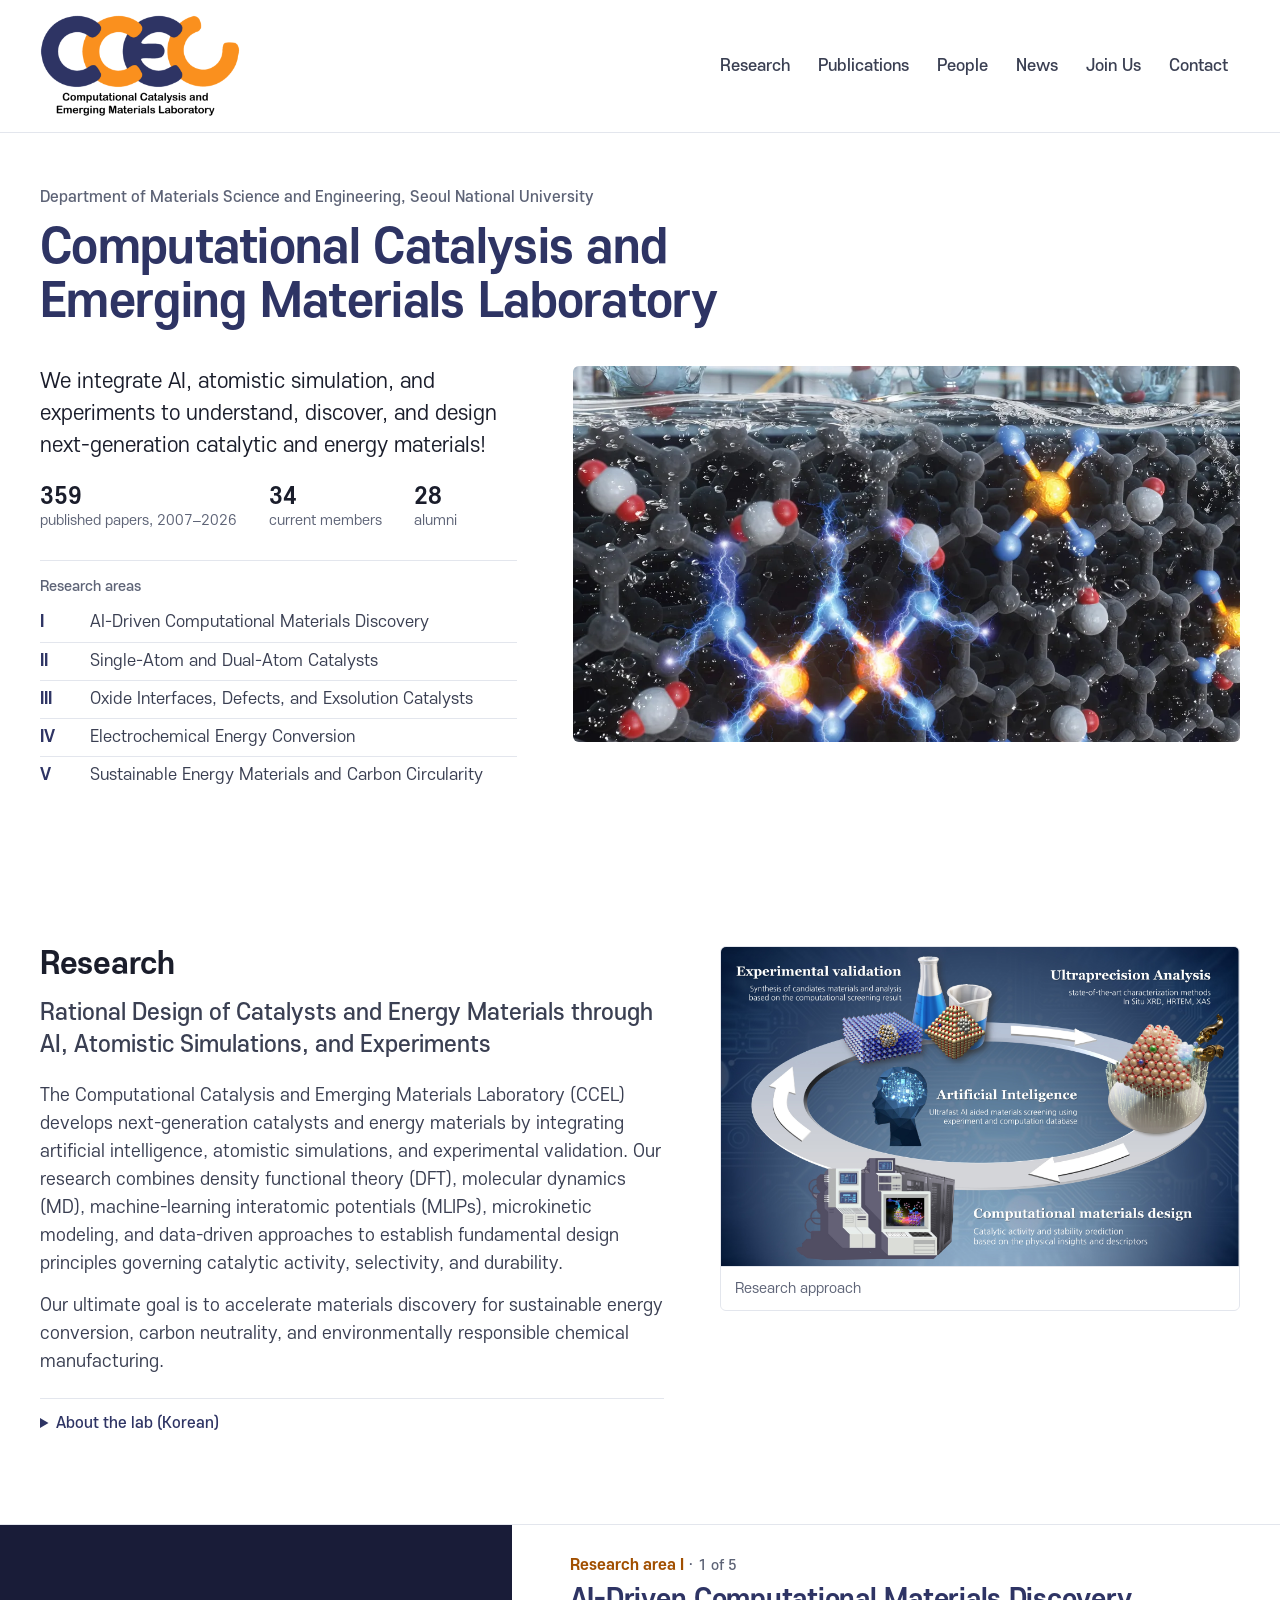
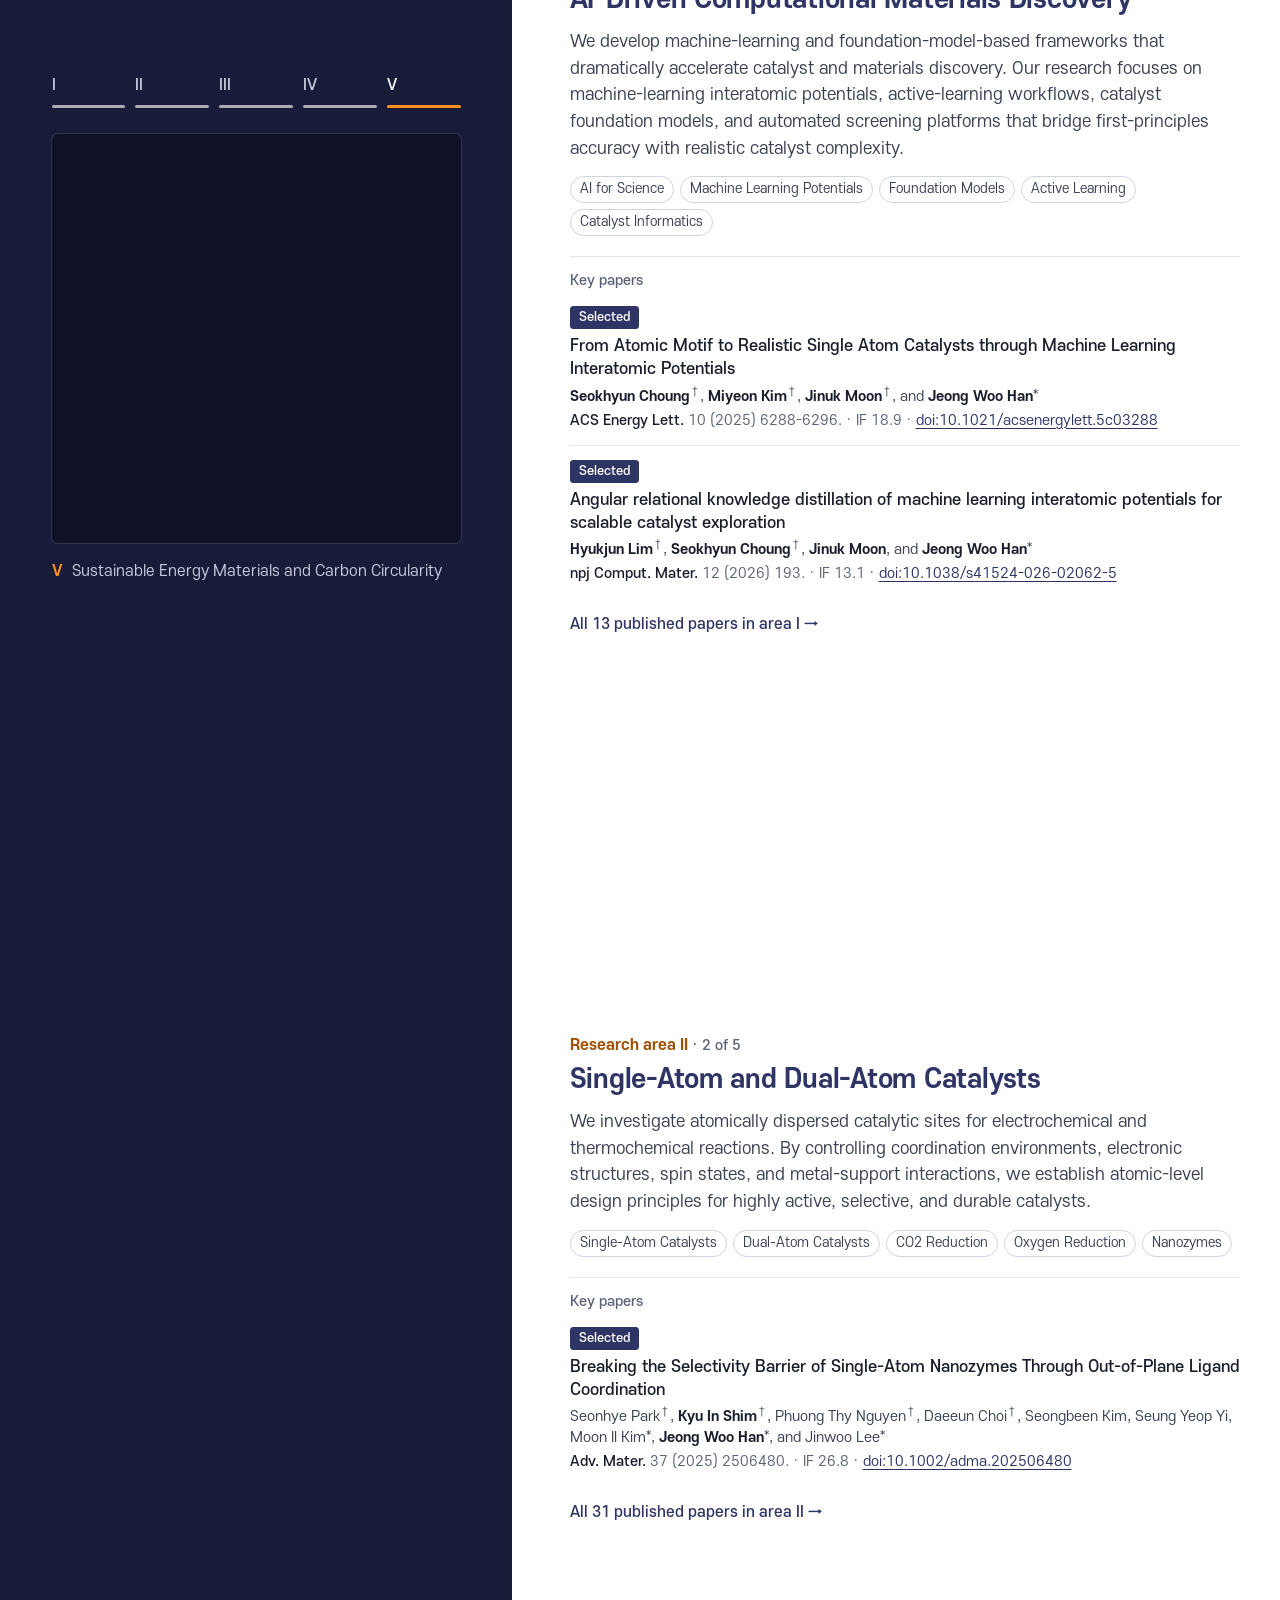
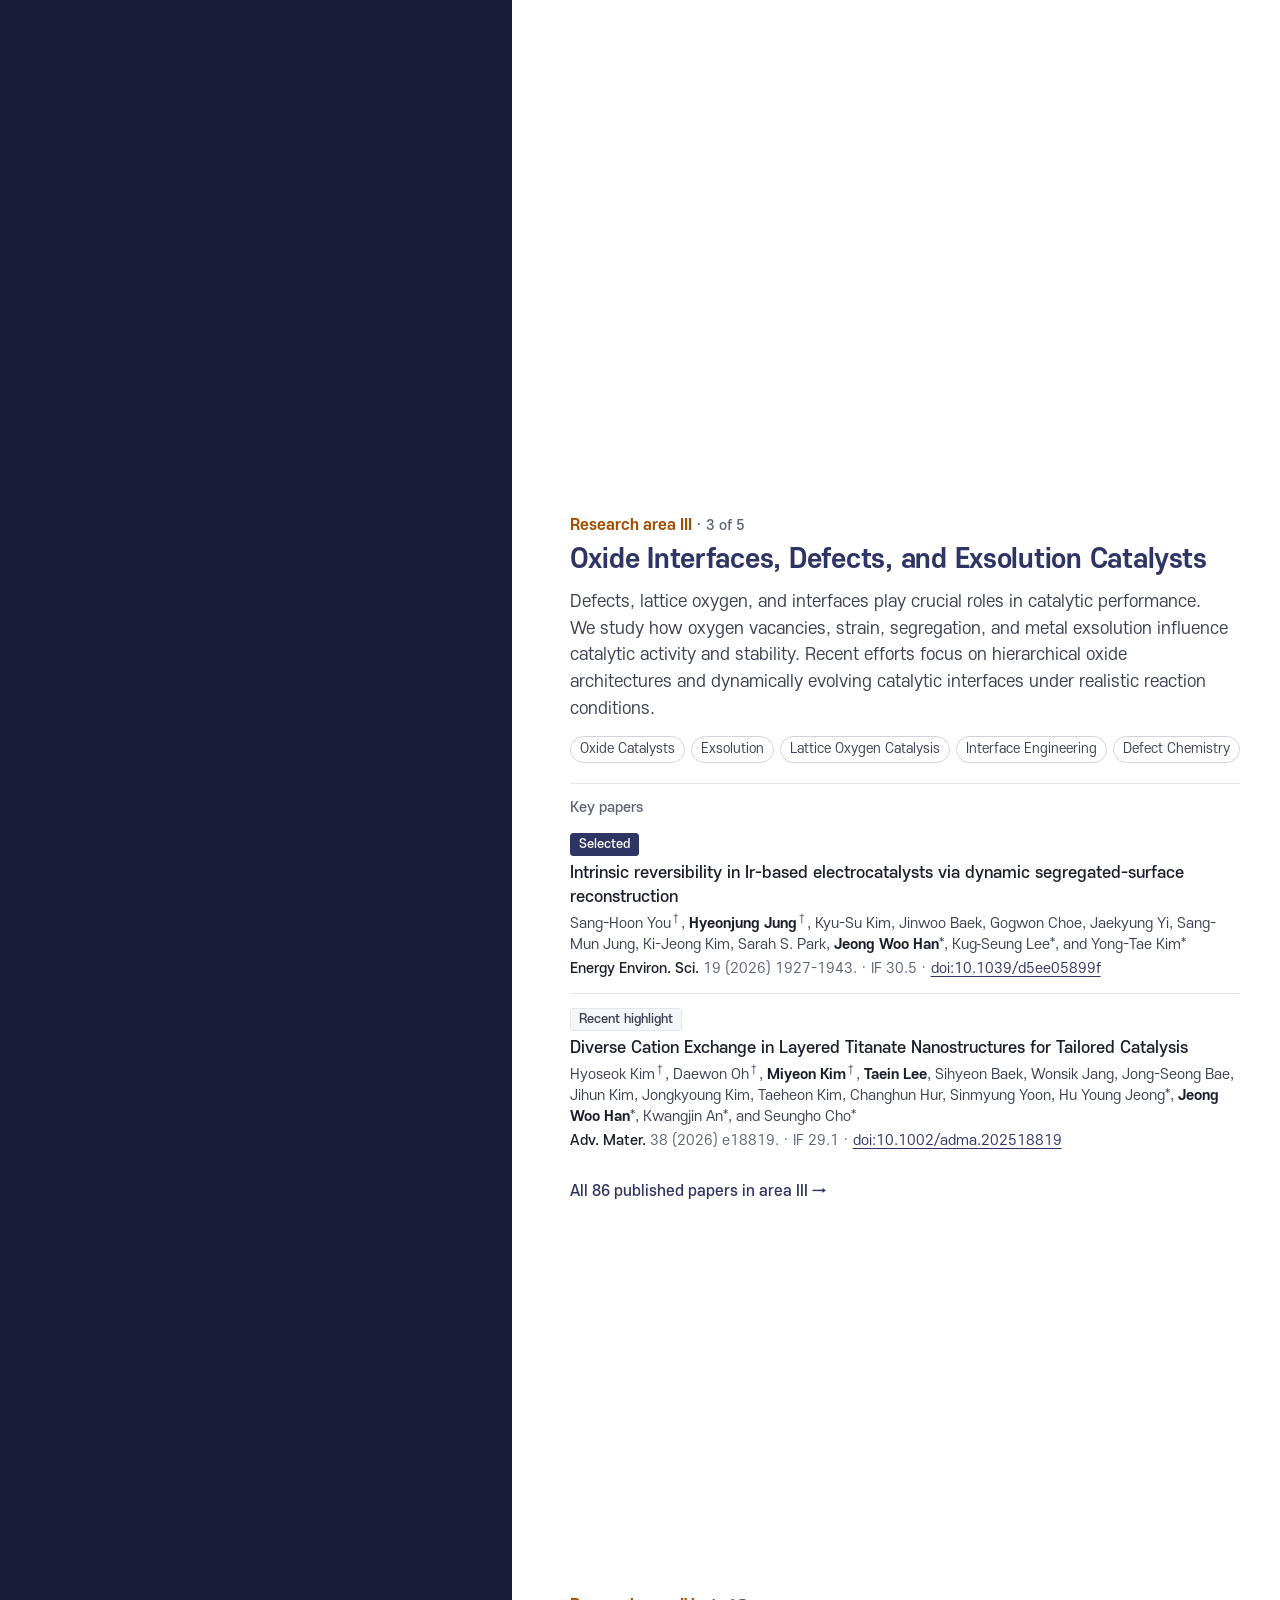
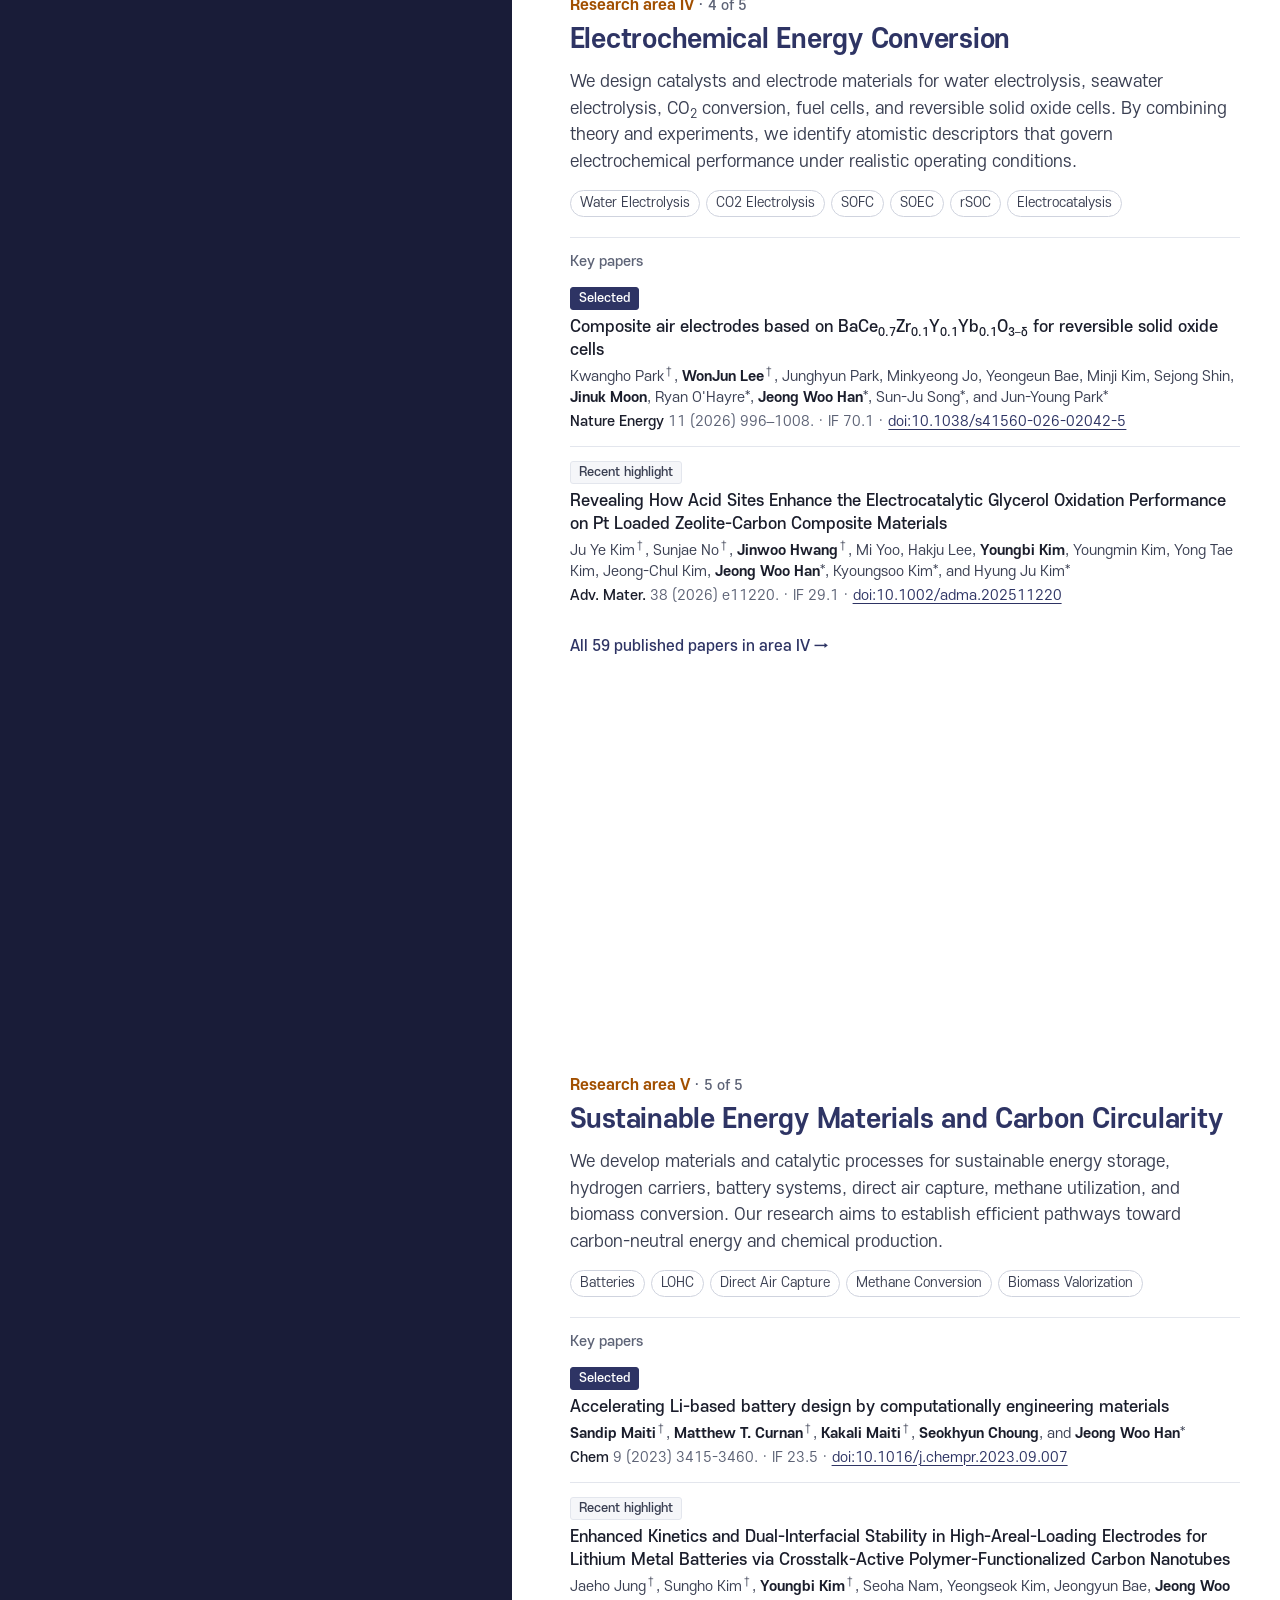
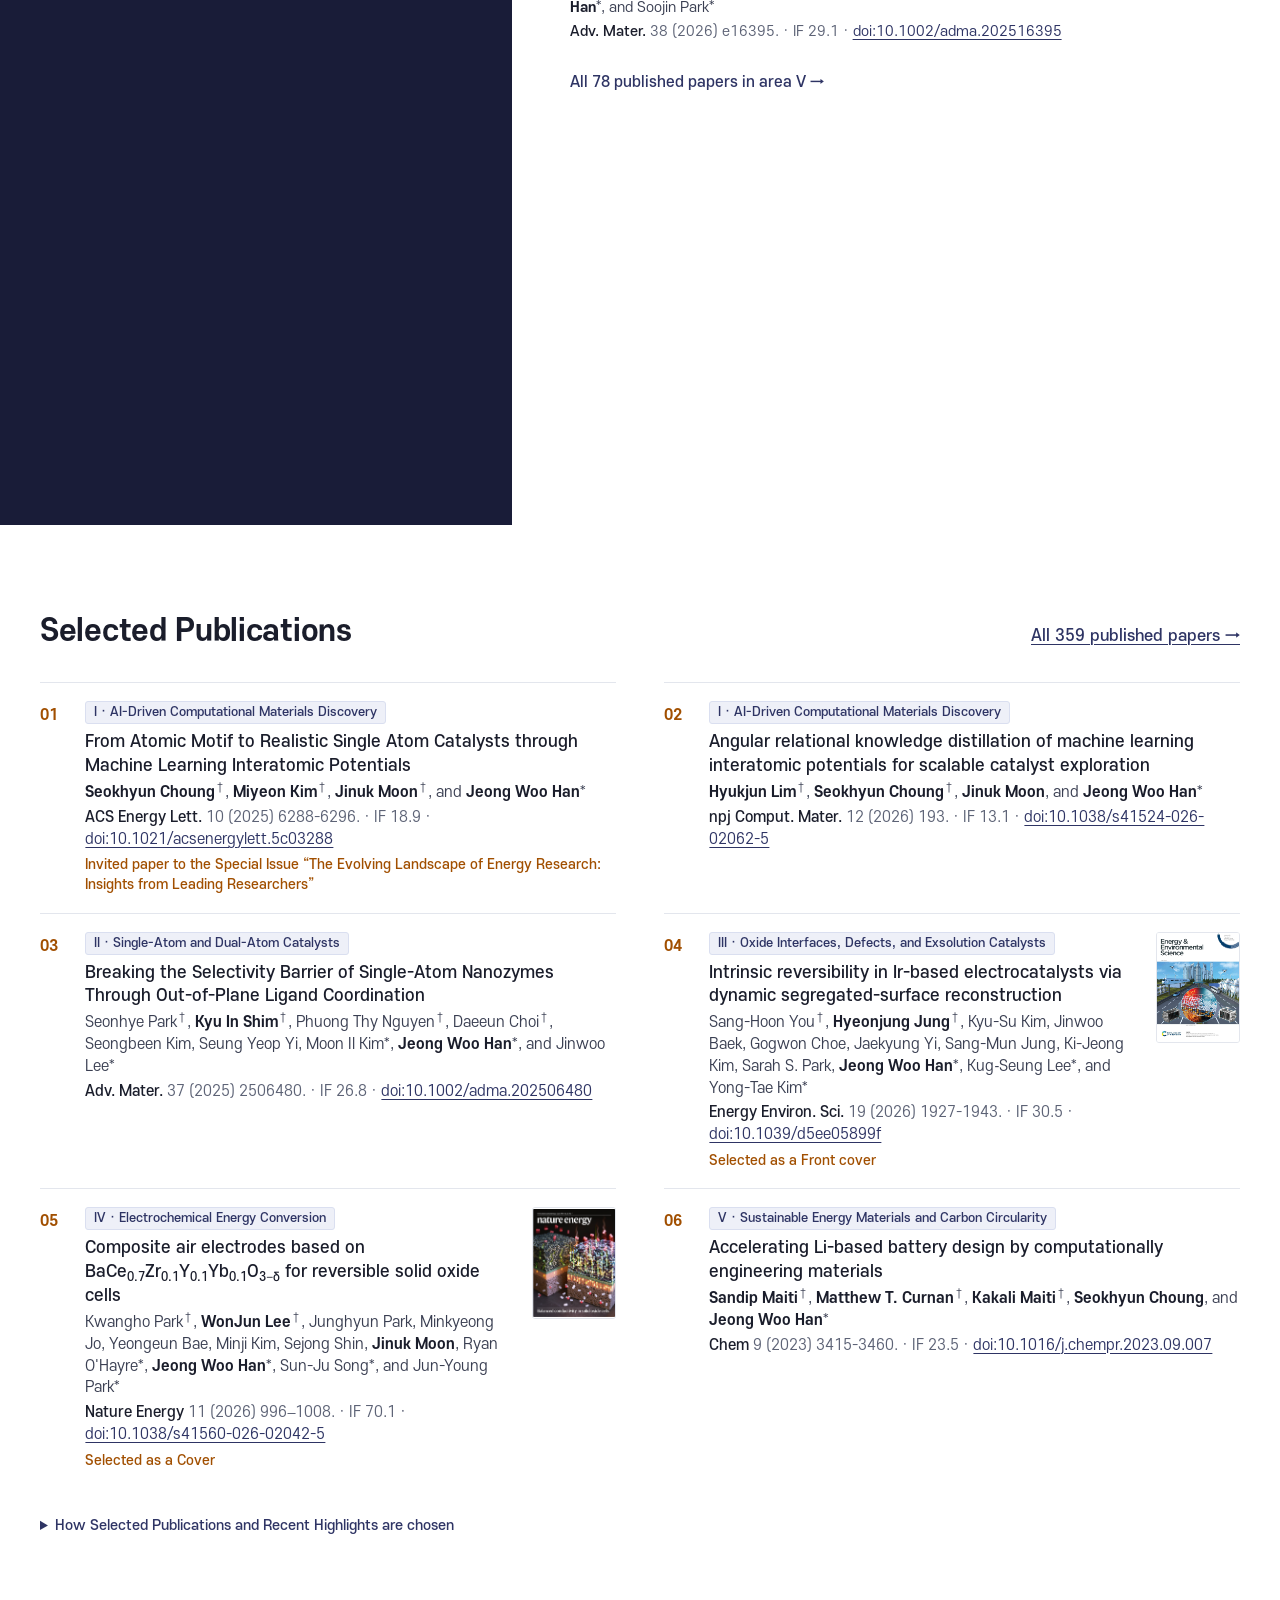
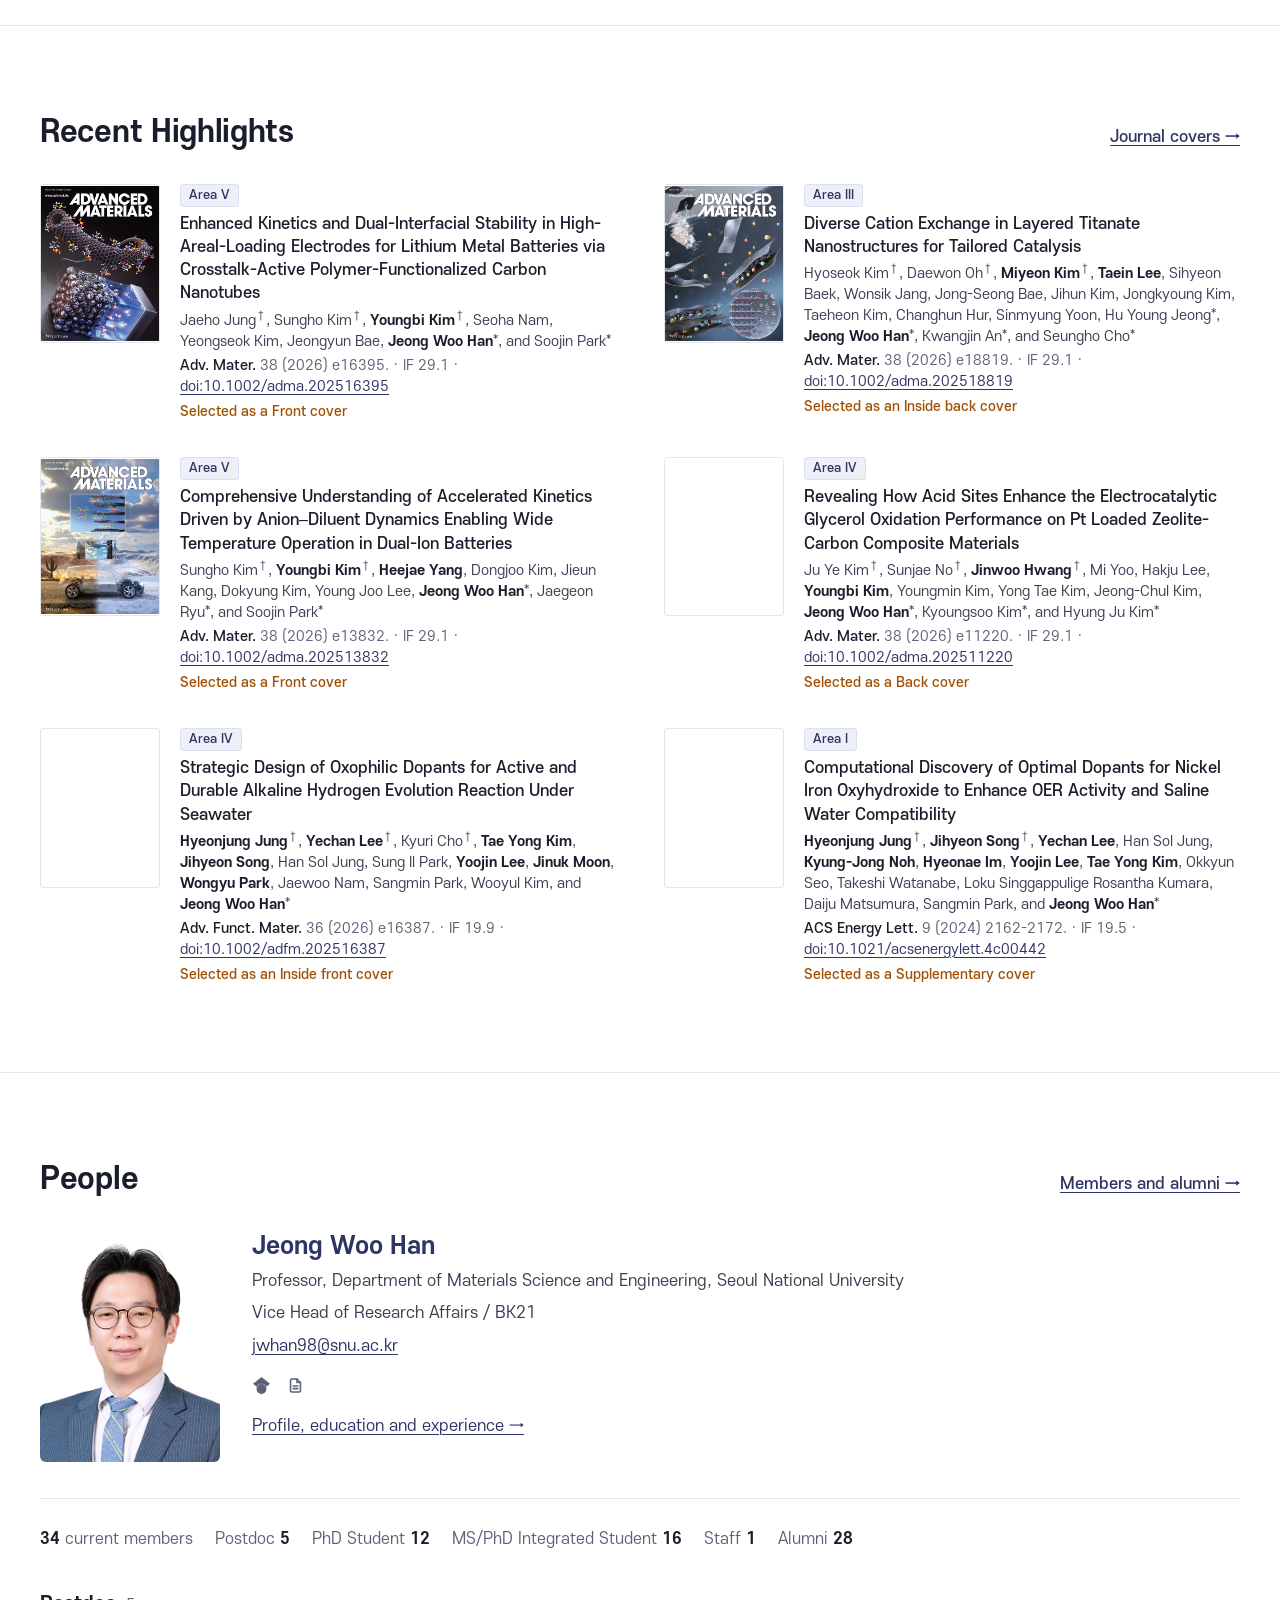
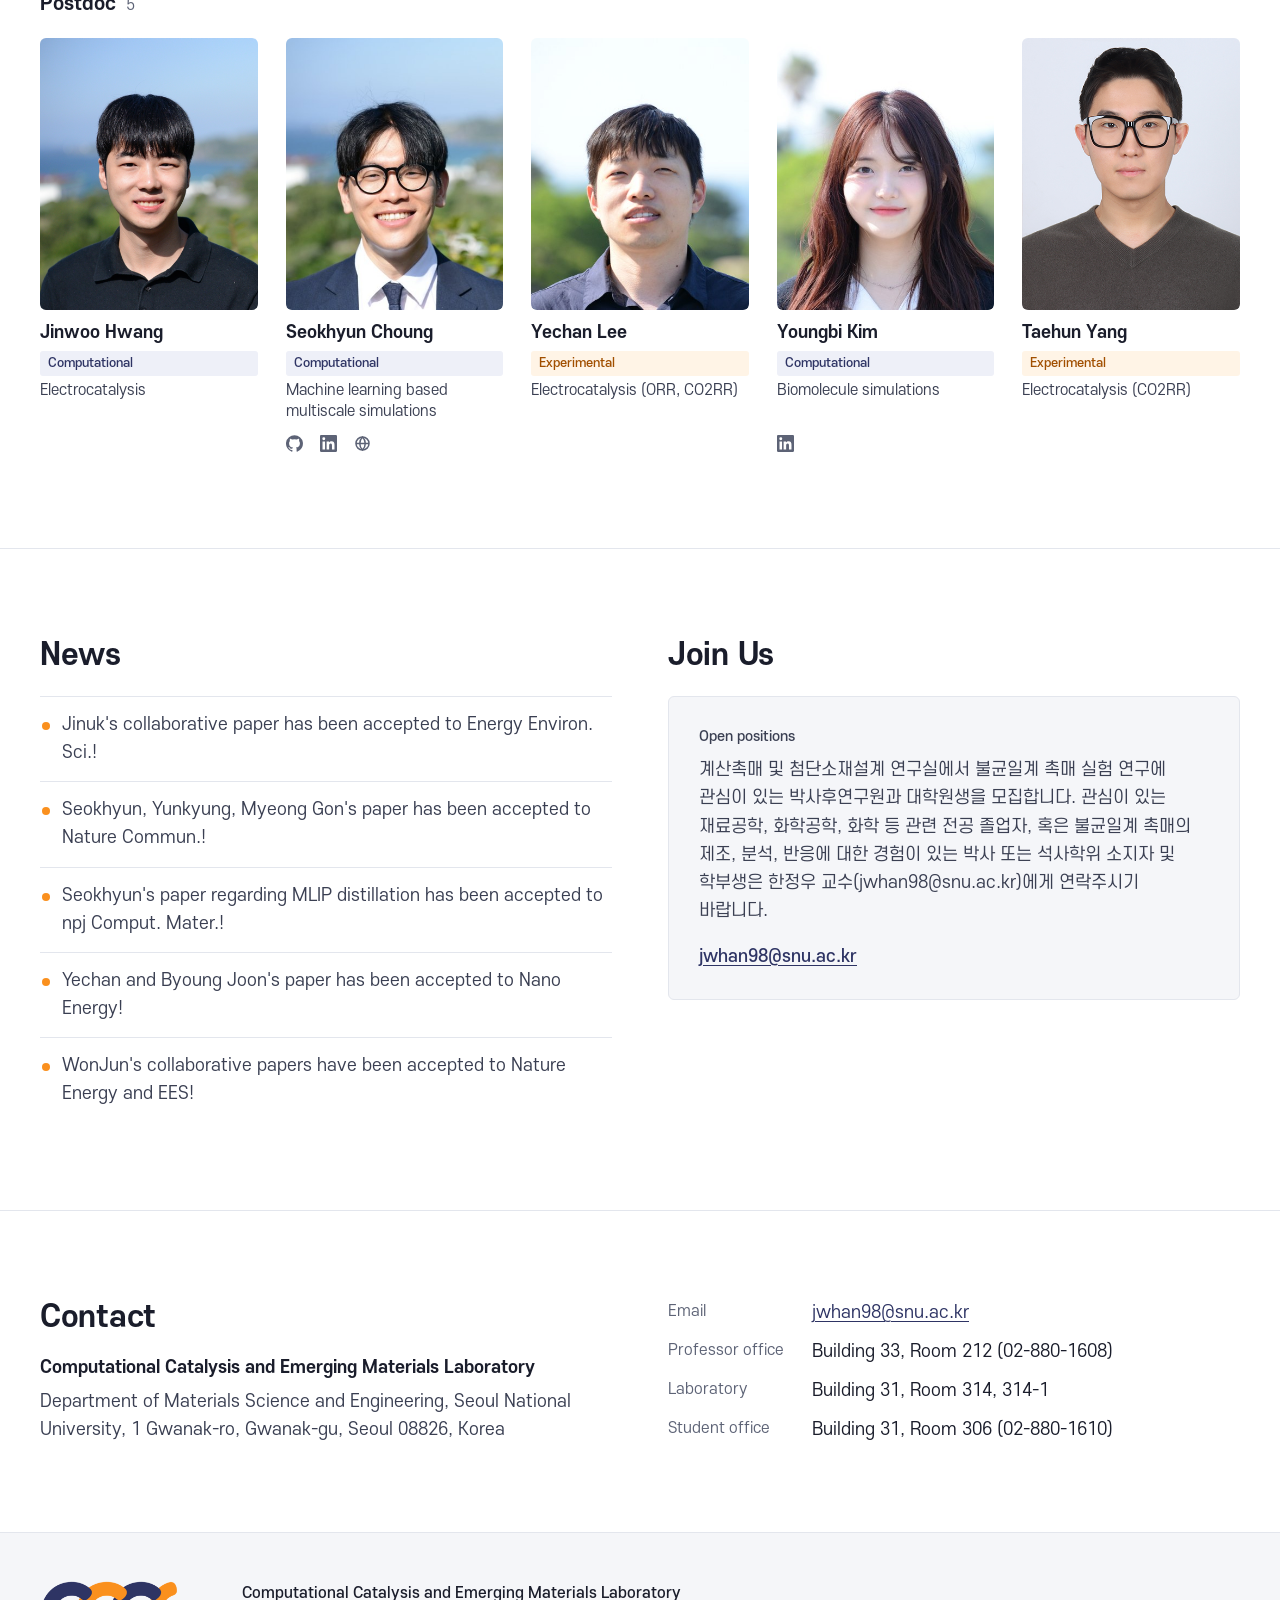
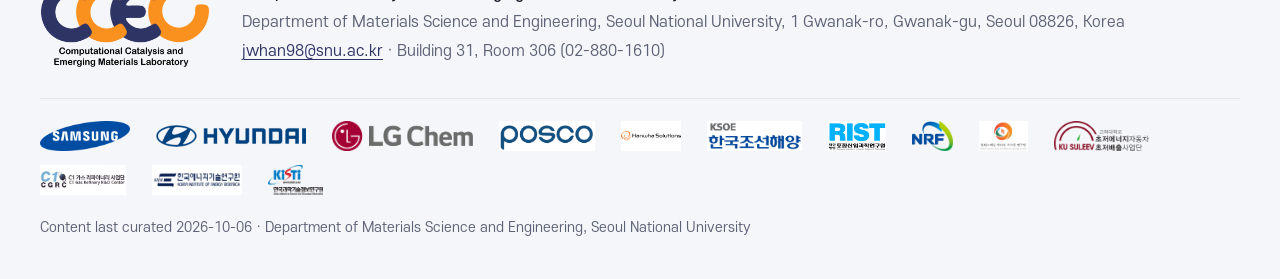
==== index.html @ 10e2c53b "CCEL homepage redesign preview: ccel-s2 Claude-Session: https://claude.ai/code/session_01SNpB6kkZCcR" ====
<!doctype html>
<html lang="en">
<head>
<meta name="robots" content="noindex, nofollow">
<meta charset="utf-8">
<meta name="viewport" content="width=device-width, initial-scale=1">
<title>CCEL</title>
<link rel="stylesheet" href="_shared/brand/brand.css">
<link rel="stylesheet" href="css/site.css">
<script>
  // start the (2 KB) frame manifest request in parallel with the data file; the hero poster comes from it
  window.CCEL_MANIFEST = fetch('_shared/scroll/manifest.json').then(function (r) { return r.ok ? r.json() : null; }).catch(function () { return null; });
</script>
</head>
<body class="page-home">
<a class="skip" href="#main">Skip to content</a>

<header class="site-header" id="top">
  <div class="wrap header-inner">
    <a class="brand" href="index.html"><img class="ccel-logo" data-logo alt="CCEL" width="200" height="102"></a>
    <button class="nav-toggle" type="button" aria-expanded="false" aria-controls="site-nav">Menu</button>
    <nav class="site-nav" id="site-nav" aria-label="Main">
      <ul>
        <li><a href="index.html#research">Research</a></li>
        <li><a href="publications.html">Publications</a></li>
        <li><a href="members.html">People</a></li>
        <li><a href="index.html#news">News</a></li>
        <li><a href="index.html#join">Join Us</a></li>
        <li><a href="index.html#contact">Contact</a></li>
      </ul>
    </nav>
  </div>
</header>
<div class="bar" id="bar" aria-hidden="true">
  <div class="wrap bar-inner">
    <a class="bar-brand" href="index.html"><img class="bar-logo" data-logo alt="CCEL" width="128" height="65"></a>
    <button class="nav-toggle" type="button" aria-expanded="false" aria-controls="bar-nav">Menu</button>
    <nav class="site-nav" id="bar-nav" aria-label="Main (compact)"><ul></ul></nav>
    <a class="bar-top" href="#top">↑ Top</a>
  </div>
</div>

<main id="main">
  <section class="hero" aria-labelledby="hero-title">
    <div class="wrap">
      <p class="eyebrow" id="hero-affil"></p>
      <h1 id="hero-title"></h1>
      <div class="hero-grid">
        <div class="hero-text">
          <p class="lede" id="hero-tagline"></p>
          <p class="hero-meta" id="hero-meta"></p>
          <nav class="area-index" aria-labelledby="area-index-label">
            <h2 class="label" id="area-index-label">Research areas</h2>
            <ol id="area-index"></ol>
          </nav>
        </div>
        <figure class="hero-fig"><img id="hero-poster" alt="" width="1280" height="720" fetchpriority="high" decoding="async"></figure>
      </div>
    </div>
  </section>

  <section id="research" aria-labelledby="research-title">
    <div class="section research-intro">
      <div class="wrap intro-grid">
        <div class="intro-text">
          <h2 class="section-title" id="research-title">Research</h2>
          <p class="intro-headline" id="research-headline"></p>
          <div id="research-intro"></div>
          <details class="ko-details"><summary>About the lab (Korean)</summary><p lang="ko" id="about-ko"></p></details>
        </div>
        <figure class="intro-fig" id="research-fig"></figure>
      </div>
    </div>
    <div class="stage" id="stage"></div>
  </section>

  <section id="publications" class="section" aria-labelledby="pub-title">
    <div class="wrap">
      <div class="section-head">
        <h2 class="section-title" id="pub-title">Selected Publications</h2>
        <a class="more" id="pub-more" href="publications.html">All publications →</a>
      </div>
      <ol class="pin-list" id="pin-list"></ol>
      <details class="rules"><summary>How Selected Publications and Recent Highlights are chosen</summary><p id="curation-rules"></p></details>
    </div>
  </section>

  <section id="highlights" class="section" aria-labelledby="hl-title">
    <div class="wrap">
      <div class="section-head">
        <h2 class="section-title" id="hl-title">Recent Highlights</h2>
        <a class="more" href="publications.html#covers">Journal covers →</a>
      </div>
      <div class="hl-grid" id="hl-grid"></div>
    </div>
  </section>

  <section id="people" class="section" aria-labelledby="people-title">
    <div class="wrap">
      <div class="section-head">
        <h2 class="section-title" id="people-title">People</h2>
        <a class="more" href="members.html">Members and alumni →</a>
      </div>
      <div id="people-body"></div>
    </div>
  </section>

  <section id="news" class="section" aria-labelledby="news-title">
    <div class="wrap two-col">
      <div>
        <h2 class="section-title" id="news-title">News</h2>
        <ul class="news-list" id="news-list" style="margin-top:22px"></ul>
      </div>
      <div id="join">
        <h2 class="section-title">Join Us</h2>
        <div class="join-box" style="margin-top:22px">
          <p class="label" style="margin-bottom:8px">Open positions</p>
          <p lang="ko" id="opening"></p>
          <p class="mail" id="opening-mail"></p>
        </div>
      </div>
    </div>
  </section>

  <section id="contact" class="section" aria-labelledby="contact-title">
    <div class="wrap two-col">
      <div>
        <h2 class="section-title" id="contact-title">Contact</h2>
        <p style="margin-top:18px" id="contact-name"></p>
        <p style="margin-top:6px;color:var(--ink-2)" id="contact-address"></p>
      </div>
      <dl class="contact-list" id="contact-list"></dl>
    </div>
  </section>
</main>

<footer class="site-footer"><div class="wrap" id="footer-body"></div></footer>

<noscript><p class="wrap" style="padding:24px 0">This page renders from the lab's data file and needs JavaScript.</p></noscript>
<script src="_shared/content.js"></script>
<script src="js/common.js"></script>
<script src="js/stage.js"></script>
<script src="js/home.js"></script>
</body>
</html>
---- _shared/brand/brand.css ----
/* CCEL brand layer: shared by every candidate and the final site.
   Font = S-CoreDream (에스코어 드림), the typeface the current ccel.snu.ac.kr already uses (class ks4 etc.).
   Self-hosted so the IIS site has no CDN dependency. Logo = ../img/logo2.png (data: CCEL.lab.logo), used as-is. */
@font-face { font-family: 'S-CoreDream'; font-weight: 300; font-style: normal; font-display: swap;
  src: url('fonts/S-CoreDream-3Light.woff') format('woff'); }
@font-face { font-family: 'S-CoreDream'; font-weight: 400; font-style: normal; font-display: swap;
  src: url('fonts/S-CoreDream-4Regular.woff') format('woff'); }
@font-face { font-family: 'S-CoreDream'; font-weight: 500; font-style: normal; font-display: swap;
  src: url('fonts/S-CoreDream-5Medium.woff') format('woff'); }
@font-face { font-family: 'S-CoreDream'; font-weight: 700; font-style: normal; font-display: swap;
  src: url('fonts/S-CoreDream-6Bold.woff') format('woff'); }
:root { --ccel-font: 'S-CoreDream', 'Noto Sans KR', 'Apple SD Gothic Neo', 'Malgun Gothic', sans-serif; }

/* Official logo, unaltered. Put it on .ccel-logo-plate when the header background is dark. */
.ccel-logo { display: block; height: auto; width: 200px; max-width: 100%; }
.ccel-logo-plate { display: inline-block; background: #fff; border-radius: 6px; padding: 6px 10px; line-height: 0; }
@media (max-width: 768px) { .ccel-logo { width: 160px; } }
---- css/site.css ----
/* CCEL candidate s2-chapters: "Research chapters".
   White journal page, logo navy as ink, logo orange only as a non-text accent on white.
   One scroll-driven moment: the research stage (a navy figure column that scrubs each area's
   frame sequence while the area's chapter panel is pinned beside it). Everything else is still. */

:root {
  --ink: #1a1d2b;
  --ink-2: #3a3f52;
  --muted: #5d6376;
  --line: #e3e6ed;
  --line-2: #cfd3de;
  --paper: #ffffff;
  --tint: #f5f6f9;
  --navy: #2e3464;          /* logo navy */
  --navy-deep: #191c38;     /* stage column */
  --navy-ink: #c9cce0;      /* secondary text on navy-deep (10:1) */
  --orange: #fa901e;        /* logo orange: bars, markers, text on navy only */
  --orange-ink: #a14f00;    /* orange text on white (5.8:1) */
  --wrap: 1200px;
  --pad: 40px;
  --bar-h: 76px;            /* compact bar (logo 128px); sticky offsets read this */
  --mbar-h: 44px;           /* chapter bar in the stacked (narrow) stage */
  --radius: 6px;
}
@media (max-width: 899.98px) {
  :root { --pad: 20px; --bar-h: 68px; }
}

*, *::before, *::after { box-sizing: border-box; }
html { -webkit-text-size-adjust: 100%; scroll-padding-top: calc(var(--bar-h) + 12px); }
body {
  margin: 0; background: var(--paper); color: var(--ink);
  font-family: var(--ccel-font); font-size: 17px; line-height: 1.65; font-weight: 400;
  -webkit-font-smoothing: antialiased; word-break: keep-all; overflow-wrap: break-word;
}
[hidden] { display: none !important; }
h1, h2, h3, h4, p, ol, ul, figure, dl, dd { margin: 0; }
ol, ul { padding: 0; list-style: none; }
img { max-width: 100%; height: auto; display: block; }
a { color: var(--navy); text-decoration-thickness: 1px; text-underline-offset: 3px; }
a:hover { color: var(--ink); }
:focus-visible { outline: 2px solid var(--orange); outline-offset: 2px; border-radius: 2px; }
button, input, select { font: inherit; color: inherit; }
sub, sup { line-height: 0; font-size: 0.72em; }
b, strong { font-weight: 700; }

.wrap { max-width: calc(var(--wrap) + 2 * var(--pad)); margin: 0 auto; padding: 0 var(--pad); }
.skip { position: absolute; left: -9999px; top: 8px; z-index: 100; background: var(--navy); color: #fff; padding: 8px 14px; }
.skip:focus { left: 8px; }
.visually-hidden { position: absolute !important; width: 1px; height: 1px; overflow: hidden; clip: rect(0 0 0 0); white-space: nowrap; }

/* ---------- header (static, full logo) ---------- */
.site-header { border-bottom: 1px solid var(--line); background: var(--paper); position: relative; z-index: 30; }
.header-inner { display: flex; align-items: center; justify-content: space-between; gap: 24px; min-height: 132px; padding-top: 14px; padding-bottom: 14px; }
.brand { display: block; line-height: 0; flex: none; }
.brand img { aspect-ratio: 1304 / 664; }
.site-nav ul { display: flex; gap: 4px; flex-wrap: wrap; justify-content: flex-end; }
.site-nav a { display: block; padding: 8px 12px; font-size: 16px; font-weight: 500; color: var(--ink-2); text-decoration: none; border-radius: 4px; }
.site-nav a:hover { color: var(--navy); background: var(--tint); }
.site-nav a[aria-current="page"] { color: var(--navy); box-shadow: inset 0 -2px 0 var(--orange); border-radius: 0; }
.nav-toggle { display: none; border: 1px solid var(--line-2); background: var(--paper); border-radius: 4px; padding: 8px 14px; font-size: 15px; font-weight: 500; cursor: pointer; }

/* compact bar: appears once the header is out of view; official logo (scaled, aspect kept) + nav */
.bar {
  position: fixed; inset: 0 0 auto 0; height: var(--bar-h); z-index: 40;
  background: var(--paper); border-bottom: 1px solid var(--line);
  transform: translateY(-100%); visibility: hidden; transition: transform .2s ease, visibility 0s linear .2s;
}
.bar.is-on { transform: none; visibility: visible; transition: transform .2s ease; }
.bar-inner { height: 100%; display: flex; align-items: center; justify-content: space-between; gap: 16px; }
.bar-brand { display: block; line-height: 0; flex: none; }
.bar-logo { width: 128px; height: auto; aspect-ratio: 1304 / 664; }   /* official logo, unaltered, scaled to the bar */
.bar .site-nav { margin-left: auto; }
.bar-top { font-size: 14px; font-weight: 500; color: var(--muted); text-decoration: none; white-space: nowrap; padding-left: 14px; border-left: 1px solid var(--line); }
.bar-top:hover { color: var(--navy); }
.bar .site-nav a { padding: 6px 10px; font-size: 15px; }

@media (max-width: 899.98px) {
  .header-inner { min-height: 0; }
  .brand .ccel-logo { width: 160px; }
  .nav-toggle { display: inline-block; }
  .site-nav { display: none; position: absolute; left: 0; right: 0; top: 100%; background: var(--paper); border-bottom: 1px solid var(--line); box-shadow: 0 8px 20px rgba(26, 29, 43, .08); }
  .site-nav.is-open { display: block; }
  .site-nav ul { flex-direction: column; padding: 8px var(--pad) 14px; gap: 0; }
  .site-nav a { padding: 11px 4px; font-size: 17px; border-bottom: 1px solid var(--line); border-radius: 0; }
  .site-nav li:last-child a { border-bottom: 0; }
  .site-nav a[aria-current="page"] { box-shadow: none; color: var(--navy); font-weight: 700; }
  .bar .site-nav a { padding: 11px 4px; font-size: 17px; }
  .bar-logo { width: 120px; }
  .bar-top { display: none; }
}

/* ---------- type ---------- */
.eyebrow { font-size: 15px; font-weight: 500; color: var(--muted); }
.section { padding: 88px 0; }
.section + .section { border-top: 1px solid var(--line); }
.section-head { display: flex; align-items: baseline; justify-content: space-between; gap: 16px 32px; flex-wrap: wrap; margin-bottom: 32px; }
.section-title { font-size: 30px; line-height: 1.25; font-weight: 700; color: var(--ink); letter-spacing: -0.01em; }
.section-sub { font-size: 16px; color: var(--muted); max-width: 64ch; }
.more { font-size: 16px; font-weight: 500; white-space: nowrap; }
.label { font-size: 14px; font-weight: 500; color: var(--muted); }
@media (max-width: 767.98px) {
  .section { padding: 60px 0; }
  .section-title { font-size: 25px; }
}

/* ---------- hero (static) ---------- */
.hero { padding: 52px 0 64px; }
.hero h1 { font-size: 46px; line-height: 1.18; font-weight: 700; letter-spacing: -0.015em; color: var(--navy); margin-top: 12px; max-width: 24ch; text-wrap: balance; }
.hero-grid { display: grid; grid-template-columns: minmax(0, 5fr) minmax(0, 7fr); gap: 56px; margin-top: 36px; align-items: start; }
.lede { font-size: 20px; line-height: 1.6; color: var(--ink); }
.hero-meta { margin-top: 22px; font-size: 14px; line-height: 1.4; color: var(--muted); display: flex; flex-wrap: wrap; gap: 10px 32px; }
.hero-meta b { display: block; color: var(--ink); font-weight: 700; font-size: 22px; line-height: 1.2; }
.area-index { margin-top: 30px; border-top: 1px solid var(--line); padding-top: 14px; }
.area-index ol { margin-top: 6px; }
.area-index a { display: grid; grid-template-columns: 2.6em 1fr; gap: 8px; padding: 7px 0; text-decoration: none; color: var(--ink-2); font-size: 16px; line-height: 1.45; border-bottom: 1px solid var(--line); }
.area-index li:last-child a { border-bottom: 0; }
.area-index a:hover { color: var(--navy); }
.area-index a:hover .ttl { text-decoration: underline; text-underline-offset: 3px; }
.num { font-weight: 700; color: var(--navy); font-variant-numeric: tabular-nums; }
.hero-fig { position: relative; aspect-ratio: 16 / 9; background: var(--navy-deep); border-radius: var(--radius); overflow: hidden; }
.hero-fig img { width: 100%; height: 100%; object-fit: cover; }
@media (max-width: 959.98px) {
  .hero-grid { grid-template-columns: 1fr; gap: 28px; }
  .hero-fig { order: -1; }
}
@media (max-width: 767.98px) {
  .hero { padding: 30px 0 44px; }
  .hero h1 { font-size: 30px; line-height: 1.22; }
  .lede { font-size: 18px; }
}

/* ---------- research intro ---------- */
.intro-grid { display: grid; grid-template-columns: minmax(0, 6fr) minmax(0, 5fr); gap: 56px; align-items: start; }
.intro-headline { font-size: 22px; line-height: 1.45; font-weight: 500; color: var(--navy); margin: 14px 0 20px; max-width: 34ch; }
.intro-text p + p { margin-top: 14px; }
.intro-text p { color: var(--ink-2); max-width: 68ch; }
.ko-details { margin-top: 22px; border-top: 1px solid var(--line); padding-top: 12px; }
.ko-details summary { cursor: pointer; font-size: 15px; font-weight: 500; color: var(--navy); }
.ko-details p { margin-top: 10px; font-size: 16px; color: var(--ink-2); }
.intro-fig { border: 1px solid var(--line); border-radius: var(--radius); overflow: hidden; background: var(--tint); }
.intro-fig img { width: 100%; height: auto; aspect-ratio: 3646 / 2240; object-fit: cover; }
.intro-fig figcaption { font-size: 14px; color: var(--muted); padding: 10px 14px; border-top: 1px solid var(--line); background: var(--paper); }
@media (max-width: 959.98px) { .intro-grid { grid-template-columns: 1fr; gap: 28px; } }

/* ---------- research stage ---------- */
/* split (>=960px): navy figure column pinned left, chapter panels pinned one after another on the right */
.stage { position: relative; display: grid; grid-template-columns: minmax(0, 40fr) minmax(0, 60fr); border-top: 1px solid var(--line); }
.stage-aside { background: var(--navy-deep); color: #fff; position: relative; }
.stage-pin { position: sticky; top: var(--bar-h); height: calc(100vh - var(--bar-h)); display: flex; flex-direction: column; justify-content: center; align-items: center; gap: 18px; padding: 28px clamp(28px, 4vw, 64px); }
.stage-pin > * { width: var(--plate-w, 100%); max-width: 100%; }
.stage-plate { position: relative; aspect-ratio: var(--plate-ar, 1); border-radius: var(--radius); overflow: hidden; background: #0f1129; box-shadow: 0 0 0 1px rgba(255, 255, 255, .1); }
.layer { position: absolute; inset: 0; opacity: 0; transition: opacity .45s ease; }
.layer.is-front { opacity: 1; }
.layer img, .layer canvas, .ch-fig img, .ch-fig canvas { position: absolute; inset: 0; width: 100%; height: 100%; object-fit: cover; }
.stage-caption { font-size: 15px; line-height: 1.45; color: var(--navy-ink); min-height: 2.9em; }
.stage-caption .num { color: var(--orange); margin-right: 10px; }

.chapter-nav ol { display: grid; grid-template-columns: repeat(var(--n, 5), minmax(0, 1fr)); gap: 10px; }
.chapter-nav a { display: block; text-decoration: none; color: var(--navy-ink); font-size: 15px; font-weight: 500; padding: 4px 0 8px; }
.chapter-nav a:hover { color: #fff; }
.chapter-nav .track { display: block; height: 3px; margin-top: 7px; background: rgba(255, 255, 255, .18); border-radius: 2px; overflow: hidden; }
.chapter-nav .fill { display: block; height: 100%; background: var(--orange); transform-origin: 0 50%; transform: scaleX(0); }
.chapter-nav .is-done .fill { transform: scaleX(1); background: rgba(255, 255, 255, .55); }
.chapter-nav [aria-current="step"] { color: #fff; }
.chapter-nav [aria-current="step"] .fill { transform: scaleX(var(--p, 0)); }

.chapters { padding: 0 max(var(--pad), calc((100vw - var(--wrap)) / 2)) 0 clamp(36px, 4.5vw, 72px); }
.chapter { position: relative; }
.ch-inner { min-height: 120vh; }   /* 5 chapters = 600vh: the pinned span per panel is (120vh - panel height) */
.ch-fig { display: none; }
.ch-panel { position: sticky; top: calc(var(--bar-h) + 24px); padding: 28px 0 32px; }
.ch-head { display: flex; align-items: baseline; gap: 14px; }
.ch-num { font-size: 15px; font-weight: 700; color: var(--orange-ink); white-space: nowrap; }
.ch-title { font-size: 26px; line-height: 1.28; font-weight: 700; color: var(--navy); margin-top: 6px; letter-spacing: -0.01em; text-wrap: balance; }
.ch-summary { margin-top: 12px; color: var(--ink-2); max-width: 66ch; font-size: 16.5px; line-height: 1.62; }
.keywords { display: flex; flex-wrap: wrap; gap: 6px; margin-top: 14px; }
.keywords li { font-size: 13px; line-height: 1.3; padding: 4px 9px; border: 1px solid var(--line-2); border-radius: 999px; color: var(--ink-2); background: var(--paper); }
.ch-papers { margin-top: 20px; border-top: 1px solid var(--line); }
.ch-papers .cite-title { font-size: 16px; }
.ch-papers .cite-authors, .ch-papers .cite-source { font-size: 14px; }
.ch-papers > .label { display: block; padding-top: 12px; }
.ch-more { margin-top: 14px; font-size: 15px; font-weight: 500; }
.ch-more a { text-decoration: none; }
.ch-more a:hover { text-decoration: underline; }

/* short or narrow desktop screens: tighter panels so a chapter still fits beside its figure */
@media (min-width: 960px) and (max-width: 1199.98px) {
  .stage { grid-template-columns: minmax(0, 36fr) minmax(0, 64fr); }
}
@media (min-width: 960px) and (max-height: 860px), (min-width: 960px) and (max-width: 1199.98px) {
  .ch-panel { padding: 12px 0 14px; }
  .ch-num { font-size: 14px; }
  .ch-title { font-size: 22px; margin-top: 4px; }
  .ch-summary { font-size: 15px; line-height: 1.55; margin-top: 8px; }
  .keywords { margin-top: 10px; }
  .keywords li { font-size: 12px; padding: 3px 8px; }
  .ch-papers { margin-top: 12px; }
  .ch-papers > .label { padding-top: 8px; font-size: 13px; }
  .ch-papers .cite { padding: 9px 0; }
  .ch-papers .cite-title { font-size: 15px; }
  .ch-papers .cite-authors, .ch-papers .cite-source { font-size: 13px; }
  .ch-papers .tags { margin-bottom: 3px; }
  .ch-more { margin-top: 8px; font-size: 14px; }
  .stage-pin { gap: 12px; }
}

/* stacked (<960px): each chapter scrubs its own sequence in its own short sticky figure */
.stage-mbar { display: none; }
@media (max-width: 959.98px) {
  .stage { display: block; }
  .stage-aside { display: none; }
  .stage-mbar { display: block; position: sticky; top: var(--bar-h); z-index: 6; height: var(--mbar-h); background: var(--navy-deep); padding: 0 var(--pad); }
  .stage-mbar .chapter-nav { height: 100%; display: flex; align-items: center; }
  .stage-mbar .chapter-nav ol { width: 100%; gap: 8px; }
  .stage-mbar .chapter-nav a { padding: 6px 0 4px; font-size: 14px; }
  .stage-mbar .chapter-nav .track { margin-top: 5px; }
  .chapters { padding: 0; }
  .chapter { scroll-margin-top: calc(var(--mbar-h) - 12px); }
  .ch-inner { min-height: 0; padding-bottom: 36px; }
  .chapter + .chapter { border-top: 1px solid var(--line); }
  .ch-fig { display: block; position: sticky; top: calc(var(--bar-h) + var(--mbar-h)); z-index: 4; height: min(62vw, 34vh); background: var(--navy-deep); overflow: hidden; }
  .ch-panel { position: static; padding: 26px var(--pad) 0; }
  .ch-title { font-size: 24px; }
}

/* reduced motion: no scrub, no pinning; posters as still figures, content laid out normally */
html[data-stage="still"] .stage { display: block; }
html[data-stage="still"] .stage-aside, html[data-stage="still"] .stage-mbar { display: none; }
html[data-stage="still"] .chapters { padding: 0; }
html[data-stage="still"] .chapter { padding: 48px 0; scroll-margin-top: 0; }
html[data-stage="still"] .chapter + .chapter { border-top: 1px solid var(--line); }
html[data-stage="still"] .ch-inner { min-height: 0; padding-bottom: 0; max-width: calc(var(--wrap) + 2 * var(--pad)); margin: 0 auto; padding: 0 var(--pad); display: grid; grid-template-columns: minmax(0, 5fr) minmax(0, 7fr); gap: 48px; align-items: start; }
html[data-stage="still"] .ch-fig { display: block; position: relative; top: auto; height: auto; aspect-ratio: var(--plate-ar, 1); border-radius: var(--radius); background: var(--navy-deep); overflow: hidden; }
html[data-stage="still"] .ch-fig canvas { display: none; }
html[data-stage="still"] .ch-panel { position: static; padding: 0; }
@media (max-width: 959.98px) {
  html[data-stage="still"] .ch-inner { grid-template-columns: 1fr; gap: 20px; }
}
@media (prefers-reduced-motion: reduce) {
  .layer, .bar, .bar.is-on { transition: none; }
}

/* ---------- citations ---------- */
.cite { padding: 14px 0; border-bottom: 1px solid var(--line); }
.cite:last-child { border-bottom: 0; }
.cite-title { font-size: 16.5px; line-height: 1.45; font-weight: 500; color: var(--ink); }
.cite-title a { color: var(--ink); text-decoration: none; }
.cite-title a:hover { color: var(--navy); text-decoration: underline; }
.cite-authors { font-size: 14.5px; line-height: 1.5; color: var(--ink-2); margin-top: 4px; }
.cite-authors b { color: var(--ink); }
.cite-source { font-size: 14.5px; line-height: 1.5; color: var(--muted); margin-top: 3px; }
.cite-source .jr { color: var(--ink); font-weight: 500; }
.cite-source a { color: var(--navy); }
.cite-note { font-size: 13.5px; line-height: 1.45; color: var(--orange-ink); margin-top: 5px; font-weight: 500; }
.tags { display: inline-flex; flex-wrap: wrap; gap: 6px; margin-bottom: 6px; vertical-align: middle; }
.tag { display: inline-block; font-size: 12.5px; line-height: 1.2; font-weight: 500; padding: 3px 8px; border-radius: 3px; background: var(--tint); color: var(--ink-2); border: 1px solid var(--line); white-space: nowrap; }
.tag.area { background: #eef0f8; color: var(--navy); border-color: #dadff0; white-space: normal; text-align: left; }
.tag.pin { background: var(--navy); color: #fff; border-color: var(--navy); }
.tag.status { background: #fff7ee; color: var(--orange-ink); border-color: #f4d9bb; }
.prov { font-size: 12px; color: var(--muted); border-bottom: 1px dotted var(--muted); cursor: help; margin-left: 2px; }

/* ---------- selected publications (landing) ---------- */
.pin-list { display: grid; grid-template-columns: repeat(2, minmax(0, 1fr)); gap: 0 48px; counter-reset: pin; }
.pin-list > li { display: grid; grid-template-columns: 2.2em minmax(0, 1fr); gap: 8px; padding: 18px 0; border-top: 1px solid var(--line); }
.pin-list > li::before { counter-increment: pin; content: counter(pin, decimal-leading-zero); font-size: 15px; font-weight: 700; color: var(--orange-ink); padding-top: 2px; }
.pin-list .cite { padding: 0; border: 0; }
.pin-with-cover { display: grid; grid-template-columns: minmax(0, 1fr) 84px; gap: 16px; align-items: start; }
.cover-thumb { display: block; border: 1px solid var(--line); border-radius: 3px; overflow: hidden; background: var(--tint); }
.cover-thumb img { width: 100%; height: auto; aspect-ratio: 3 / 4; object-fit: contain; background: #fff; }
.rules { margin-top: 26px; font-size: 14px; color: var(--muted); }
.rules summary { cursor: pointer; font-weight: 500; color: var(--navy); }
.rules p { margin-top: 8px; max-width: 90ch; }
@media (max-width: 899.98px) { .pin-list { grid-template-columns: 1fr; } }

/* ---------- recent highlights (cover cards) ---------- */
.hl-grid { display: grid; grid-template-columns: repeat(2, minmax(0, 1fr)); gap: 36px 48px; }
.hl-card { display: grid; grid-template-columns: 120px minmax(0, 1fr); gap: 20px; align-items: start; }
.hl-card .cite { padding: 0; border: 0; }
.hl-card .cite-title { font-size: 16px; }
.hl-card .cite-authors, .hl-card .cite-source { font-size: 14px; }
.hl-card.no-cover { grid-template-columns: 1fr; }
@media (max-width: 699.98px) { .hl-grid { grid-template-columns: 1fr; gap: 28px; } .hl-card { grid-template-columns: 92px minmax(0, 1fr); gap: 14px; } }

/* ---------- people ---------- */
.prof { display: grid; grid-template-columns: 180px minmax(0, 1fr); gap: 32px; align-items: start; padding-bottom: 36px; border-bottom: 1px solid var(--line); }
.prof-photo { width: 180px; aspect-ratio: 413 / 531; object-fit: cover; border-radius: var(--radius); background: var(--tint); }
.prof h3 { font-size: 24px; line-height: 1.3; color: var(--navy); }
.prof p { margin-top: 6px; color: var(--ink-2); font-size: 16px; }
.prof .link-icons { margin-top: 10px; }
/* cards in a grid row share one height: keep icon rows on a common baseline at the card bottom */
.person .link-icons { margin-top: auto; padding-top: 6px; }
.people-grid { display: grid; grid-template-columns: repeat(auto-fill, minmax(200px, 1fr)); gap: 32px 28px; }
.person { display: flex; flex-direction: column; min-width: 0; }
.person-photo { width: 100%; aspect-ratio: 4 / 5; object-fit: cover; border-radius: var(--radius); background: var(--tint); }
.person-photo.empty { display: flex; align-items: center; justify-content: center; font-size: 30px; font-weight: 700; color: var(--navy); background: #eef0f8; }
.person h4 { font-size: 17px; line-height: 1.35; margin-top: 12px; color: var(--ink); }
.person .note { display: block; font-size: 13.5px; font-weight: 400; color: var(--muted); margin-top: 2px; }
.person .ra { font-size: 14.5px; color: var(--ink-2); margin-top: 4px; line-height: 1.45; }
.type { display: inline-block; font-size: 12.5px; font-weight: 500; margin-top: 6px; padding: 2px 8px; border-radius: 3px; }
.type.computational { background: #eef0f8; color: var(--navy); }
.type.experimental { background: #fff4e6; color: var(--orange-ink); }
/* personal links: icon only, rendered only when set; 32px tap target, first icon aligned with the text edge */
.link-icons { display: flex; flex-wrap: wrap; gap: 2px; margin: 6px 0 0 -7px; }
.link-icons a { display: inline-flex; align-items: center; justify-content: center; width: 32px; height: 32px; border-radius: 6px; color: var(--muted); }
.link-icons svg { display: block; width: 17px; height: 17px; }
.link-icons a:hover, .link-icons a:focus-visible { color: var(--orange-ink); background: #fff4e6; }
.link-icons a:focus-visible { outline: 2px solid var(--orange-ink); outline-offset: 1px; }
.group-summary { margin: 28px 0 22px; display: flex; flex-wrap: wrap; gap: 6px 22px; font-size: 15.5px; color: var(--muted); }
.group-summary b { color: var(--ink); }
.subhead { font-size: 19px; font-weight: 700; color: var(--ink); margin: 36px 0 18px; display: flex; align-items: baseline; gap: 10px; }
.subhead .count { font-size: 15px; font-weight: 400; color: var(--muted); }
@media (max-width: 599.98px) {
  .prof { grid-template-columns: 112px minmax(0, 1fr); gap: 18px; }
  .prof-photo { width: 112px; }
  .people-grid { grid-template-columns: repeat(2, minmax(0, 1fr)); gap: 24px 14px; }
}

/* ---------- news / join / contact ---------- */
.two-col { display: grid; grid-template-columns: minmax(0, 1fr) minmax(0, 1fr); gap: 56px; }
.news-list li { padding: 14px 0 14px 22px; border-top: 1px solid var(--line); position: relative; color: var(--ink-2); }
.news-list li::before { content: ""; position: absolute; left: 2px; top: 25px; width: 8px; height: 8px; border-radius: 50%; background: var(--orange); }
.news-list time { display: block; font-size: 14px; color: var(--muted); }
.join-box { background: var(--tint); border: 1px solid var(--line); border-radius: var(--radius); padding: 28px 30px; }
.join-box p { color: var(--ink-2); }
.join-box .mail { margin-top: 18px; font-weight: 500; }
.contact-list { display: grid; grid-template-columns: max-content minmax(0, 1fr); gap: 10px 28px; }
.contact-list dt { font-size: 15px; color: var(--muted); }
.contact-list dd { color: var(--ink); }
@media (max-width: 899.98px) { .two-col { grid-template-columns: 1fr; gap: 44px; } }
@media (max-width: 599.98px) { .contact-list { grid-template-columns: 1fr; gap: 2px; } .contact-list dd { margin-bottom: 10px; } .join-box { padding: 22px 20px; } }

/* ---------- footer ---------- */
.site-footer { background: var(--tint); border-top: 1px solid var(--line); padding: 48px 0 40px; font-size: 15px; color: var(--muted); }
.foot-grid { display: grid; grid-template-columns: auto minmax(0, 1fr); gap: 32px; align-items: start; }
.foot-grid .ccel-logo { width: 170px; }
.foot-grid p + p { margin-top: 4px; }
.foot-name { color: var(--ink); font-weight: 500; }
.sponsors { display: flex; flex-wrap: wrap; align-items: center; gap: 14px 26px; margin-top: 30px; padding-top: 22px; border-top: 1px solid var(--line); }
.sponsors img { height: 30px; width: auto; max-width: 150px; object-fit: contain; }
.foot-small { margin-top: 22px; font-size: 13.5px; }
@media (max-width: 599.98px) { .foot-grid { grid-template-columns: 1fr; gap: 18px; } .sponsors img { height: 24px; max-width: 120px; } }

/* ---------- inner pages ---------- */
.page-head { padding: 44px 0 30px; border-bottom: 1px solid var(--line); background: linear-gradient(var(--tint), var(--tint)) no-repeat; }
.page-head-grid { display: grid; grid-template-columns: minmax(0, 1fr) 300px; gap: 40px; align-items: center; }
.page-head h1 { font-size: 40px; line-height: 1.2; color: var(--navy); font-weight: 700; }
.page-head p { margin-top: 10px; color: var(--ink-2); }
.page-head .strip { aspect-ratio: 16 / 7; border-radius: var(--radius); overflow: hidden; background: var(--navy-deep); }
.page-head .strip img { width: 100%; height: 100%; object-fit: cover; }
.tabs { display: flex; gap: 4px; flex-wrap: wrap; margin-top: 26px; }
.tabs a { padding: 9px 16px; border: 1px solid var(--line-2); border-radius: 4px; text-decoration: none; font-size: 15.5px; font-weight: 500; color: var(--ink-2); background: var(--paper); }
.tabs a[aria-current="true"] { background: var(--navy); border-color: var(--navy); color: #fff; }
@media (max-width: 767.98px) {
  .page-head-grid { grid-template-columns: 1fr; gap: 20px; }
  .page-head .strip { display: none; }
  .page-head h1 { font-size: 30px; }
}

/* publications page */
.controls { display: grid; grid-template-columns: minmax(0, 2.2fr) repeat(3, minmax(0, 1fr)) auto; gap: 10px; align-items: end; padding: 22px 0 6px; }
.controls label { display: block; font-size: 13.5px; color: var(--muted); margin-bottom: 4px; font-weight: 500; }
.controls input[type="search"], .controls select { width: 100%; height: 42px; border: 1px solid var(--line-2); border-radius: 4px; padding: 0 12px; background: var(--paper); font-size: 15.5px; }
.controls .check { display: flex; align-items: center; gap: 8px; height: 42px; font-size: 15px; color: var(--ink-2); white-space: nowrap; }
.result-line { font-size: 15px; color: var(--muted); padding: 10px 0 0; }
.year-group { margin-top: 26px; }
.year-head { position: sticky; top: var(--bar-h); z-index: 3; background: var(--paper); display: flex; align-items: baseline; gap: 12px; padding: 10px 0; border-bottom: 2px solid var(--navy); }
.year-head h2 { font-size: 24px; color: var(--navy); font-weight: 700; }
.year-head span { font-size: 15px; color: var(--muted); }
.pub { display: grid; grid-template-columns: 3.4em minmax(0, 1fr); gap: 10px; padding: 16px 0; border-bottom: 1px solid var(--line); }
.pub-no { font-size: 14px; color: var(--muted); padding-top: 2px; font-variant-numeric: tabular-nums; }
.pub .cite { padding: 0; border: 0; }
.cover-grid { display: grid; grid-template-columns: repeat(auto-fill, minmax(170px, 1fr)); gap: 30px 22px; padding-top: 26px; }
.cover-card a.img { display: block; border: 1px solid var(--line); border-radius: 3px; overflow: hidden; background: #fff; }
.cover-card img { width: 100%; aspect-ratio: 3 / 4; object-fit: contain; }
.cover-card p { font-size: 13.5px; line-height: 1.45; color: var(--ink-2); margin-top: 8px; }
.cover-card .jr { color: var(--muted); display: block; margin-top: 2px; }
.empty-state { padding: 40px 0; color: var(--muted); }
@media (max-width: 899.98px) {
  .controls { grid-template-columns: 1fr 1fr; }
  .controls .search { grid-column: 1 / -1; }
}
@media (max-width: 599.98px) {
  .pub { grid-template-columns: 1fr; gap: 2px; }
  .cover-grid { grid-template-columns: repeat(2, minmax(0, 1fr)); gap: 22px 14px; }
}

/* members page */
.filter-row { display: flex; gap: 6px; flex-wrap: wrap; margin-top: 18px; }
.filter-row button { border: 1px solid var(--line-2); background: var(--paper); border-radius: 4px; padding: 7px 14px; font-size: 15px; font-weight: 500; cursor: pointer; color: var(--ink-2); }
.filter-row button[aria-pressed="true"] { background: var(--navy); color: #fff; border-color: var(--navy); }
.person .deg { font-size: 13.5px; color: var(--muted); margin-top: 8px; line-height: 1.45; }
.person .deg li + li { margin-top: 3px; }
.person .contact { font-size: 13.5px; color: var(--muted); margin-top: 8px; line-height: 1.45; overflow-wrap: anywhere; }
.alumni-list { display: grid; grid-template-columns: repeat(auto-fill, minmax(320px, 1fr)); gap: 0 36px; }
.alum { display: grid; grid-template-columns: 64px minmax(0, 1fr); gap: 14px; padding: 16px 0; border-top: 1px solid var(--line); }
.alum img, .alum .person-photo { width: 64px; height: 80px; aspect-ratio: auto; object-fit: cover; border-radius: 4px; }
.alum .person-photo.empty { font-size: 18px; }
.alum h4 { font-size: 16px; line-height: 1.35; }
.alum .pos { font-size: 14.5px; color: var(--ink); margin-top: 3px; }
.alum .deg { font-size: 13px; color: var(--muted); margin-top: 3px; }
.alum .link-icons { margin-top: 4px; }
.prof-cv { display: grid; grid-template-columns: minmax(0, 1fr); gap: 8px; margin-top: 18px; }
.prof-cv h4 { font-size: 15px; color: var(--muted); font-weight: 500; margin-top: 10px; }
.prof-cv li { font-size: 15px; color: var(--ink-2); padding: 6px 0; border-top: 1px solid var(--line); line-height: 1.5; }
@media (max-width: 599.98px) { .alumni-list { grid-template-columns: 1fr; } }
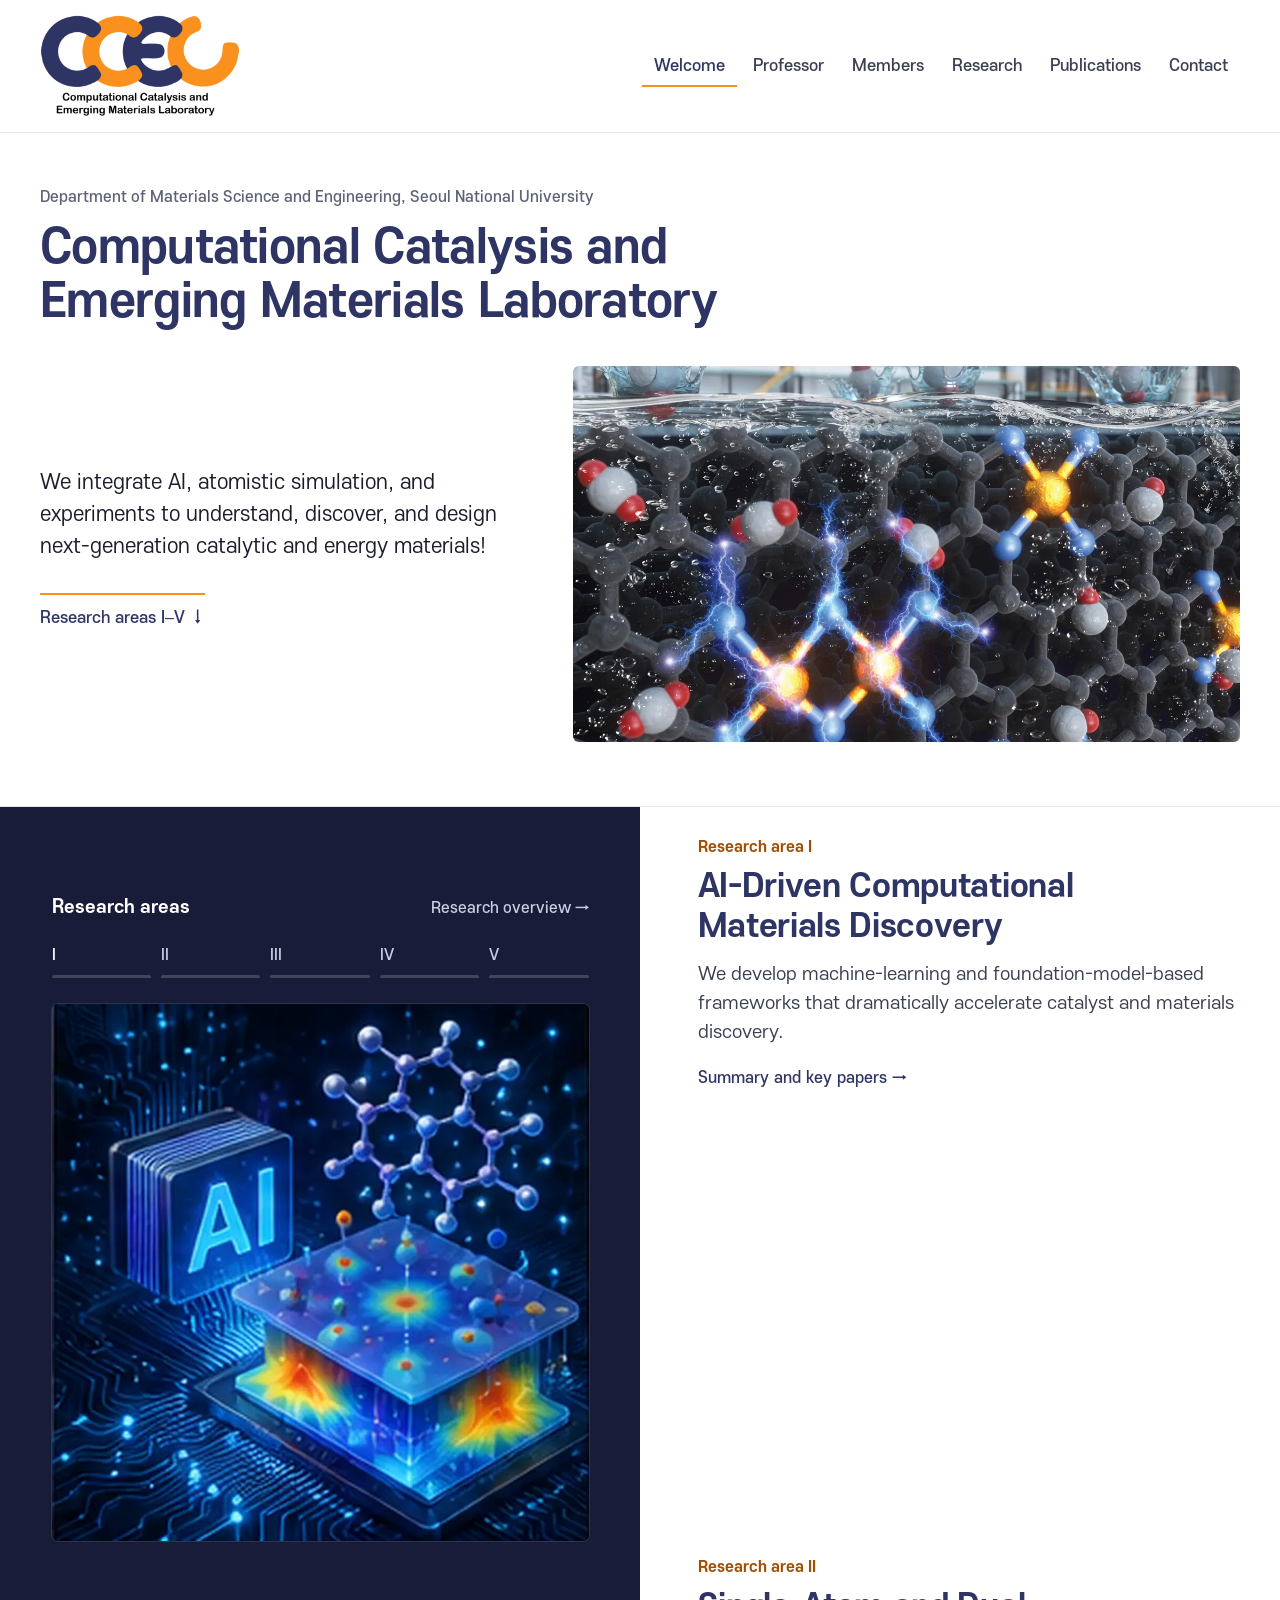
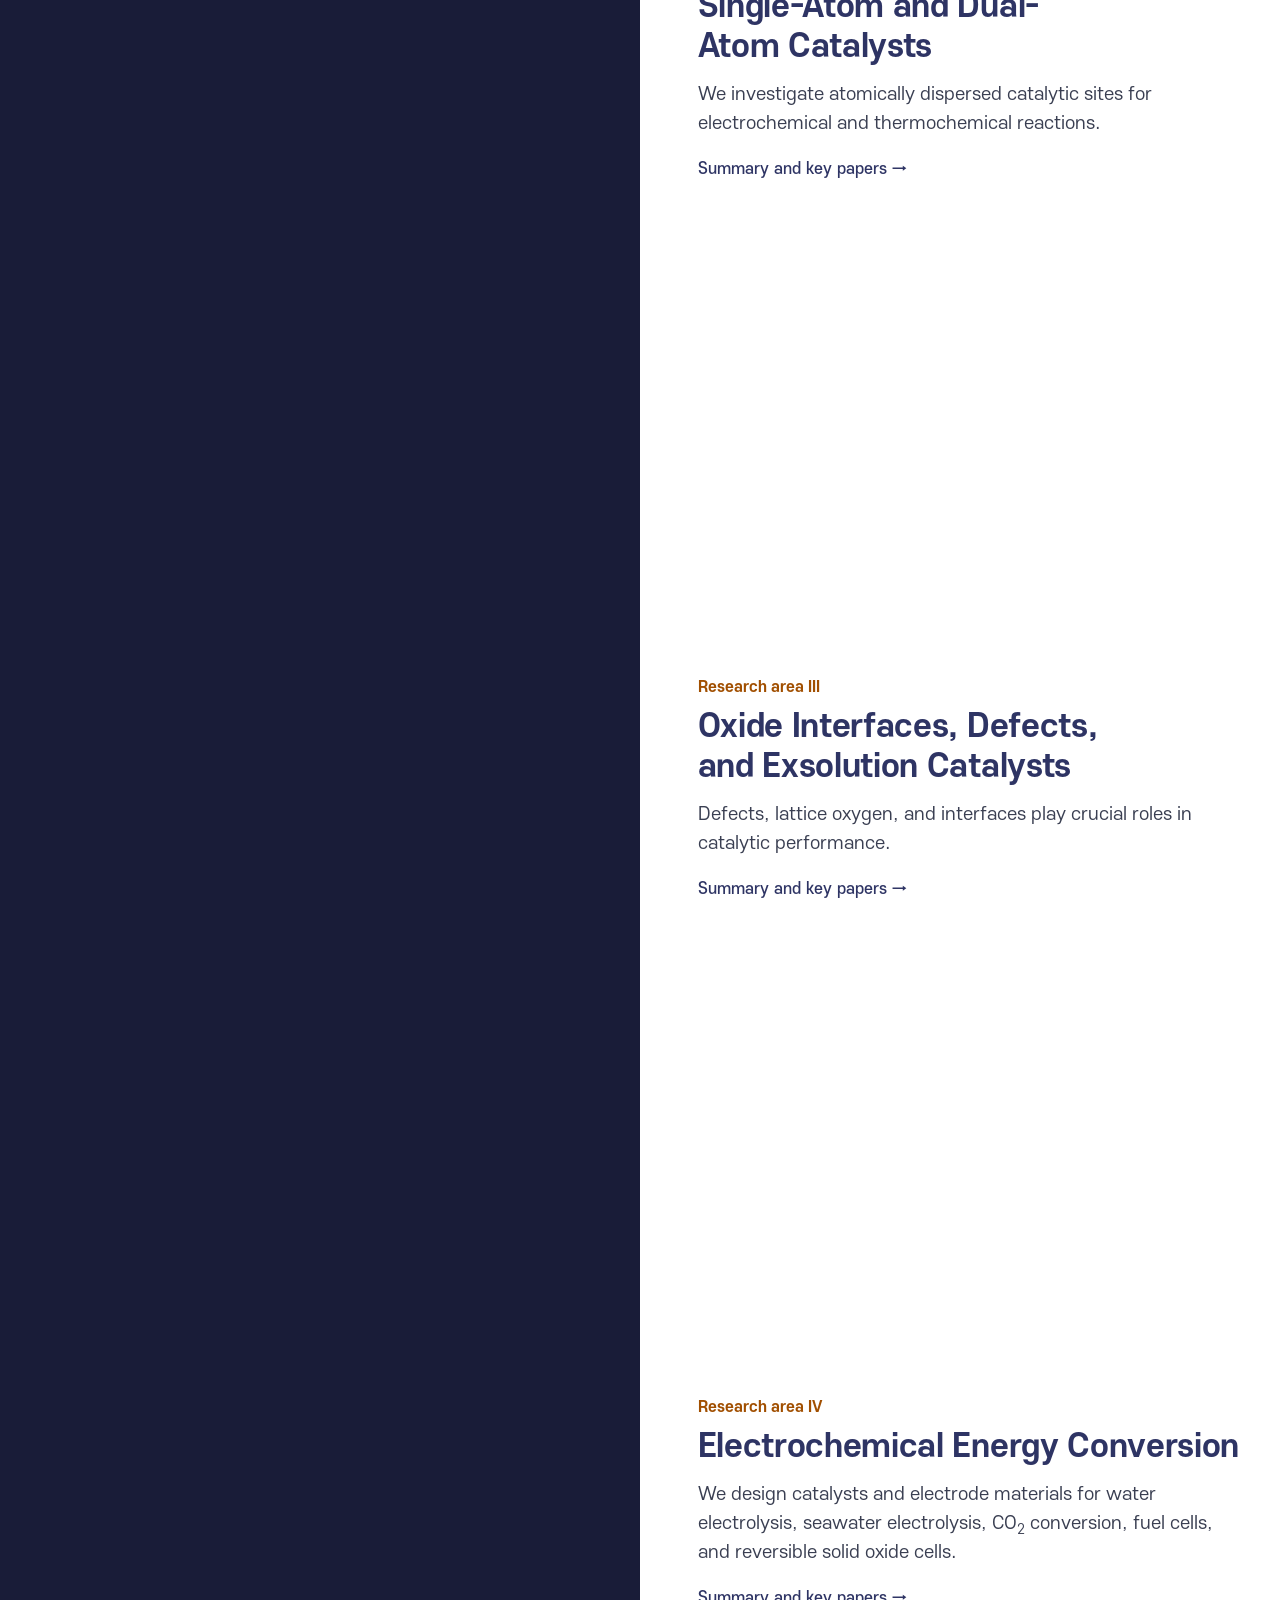
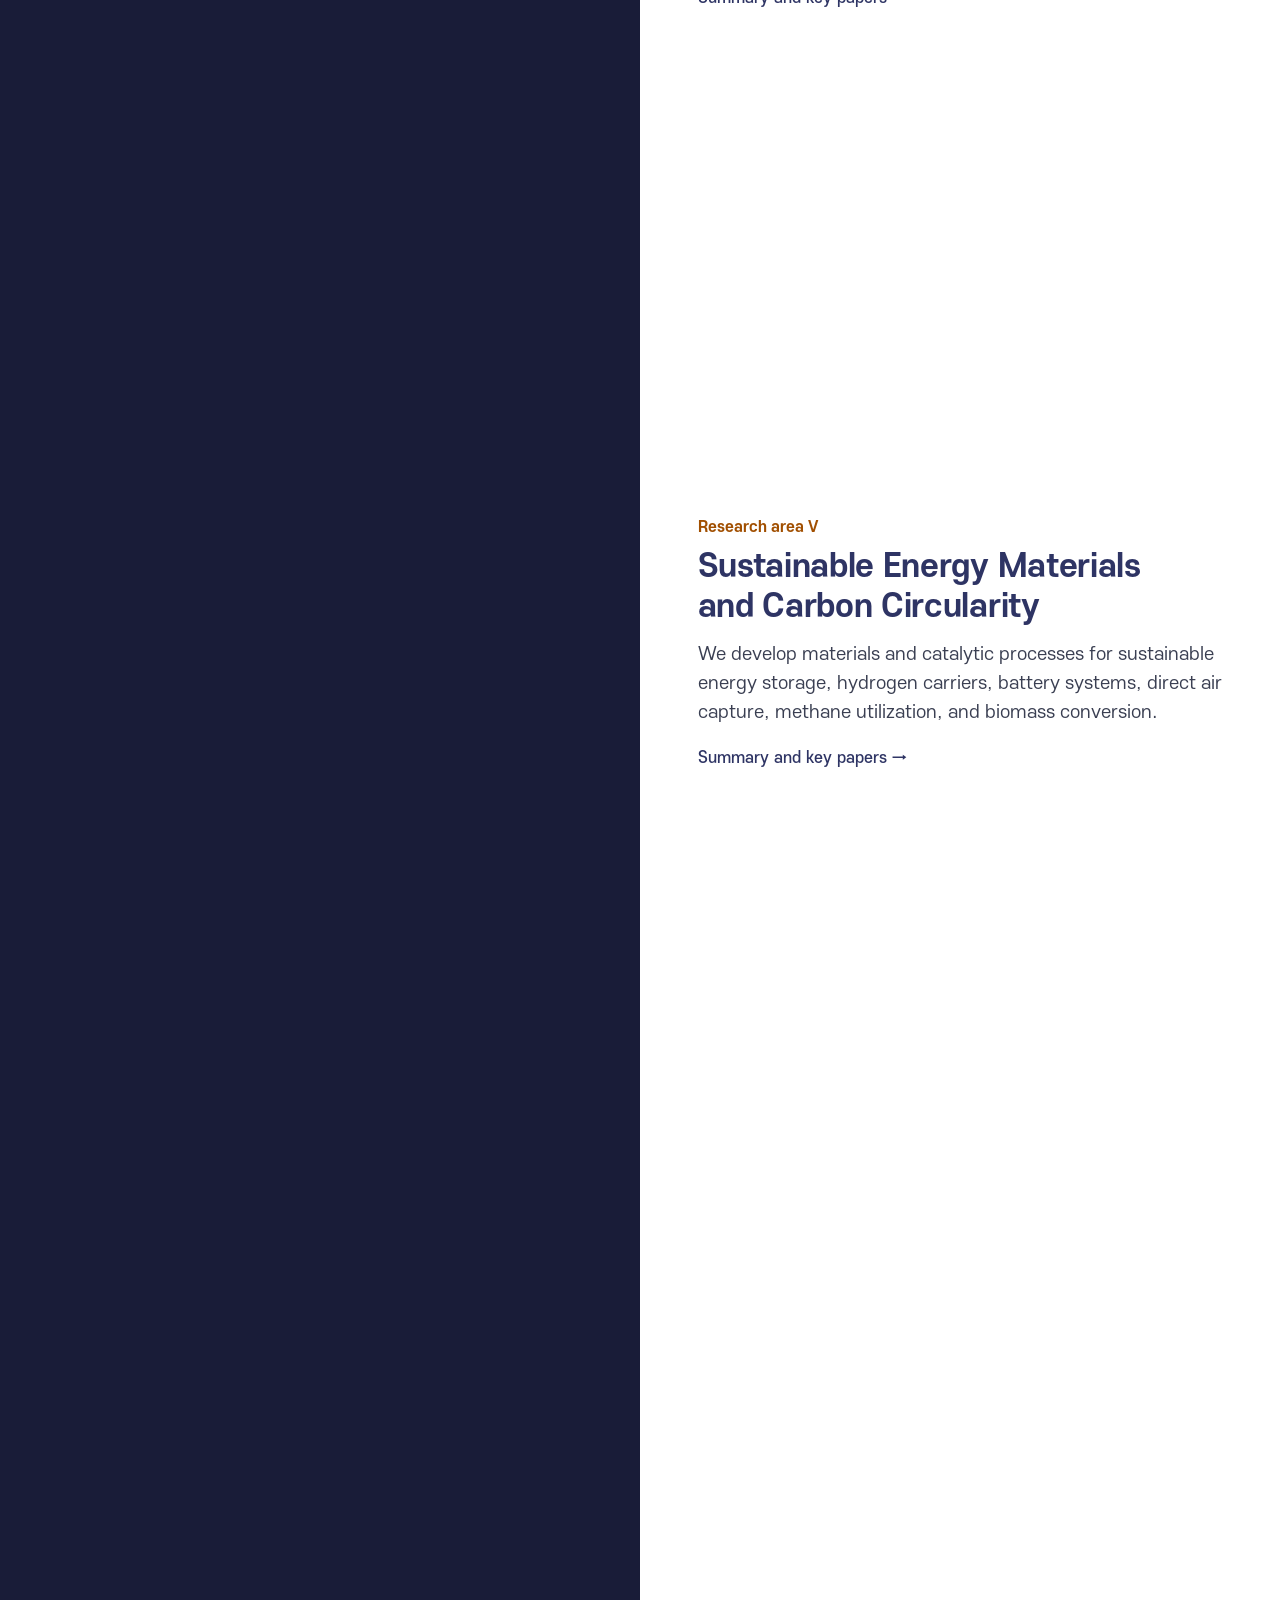
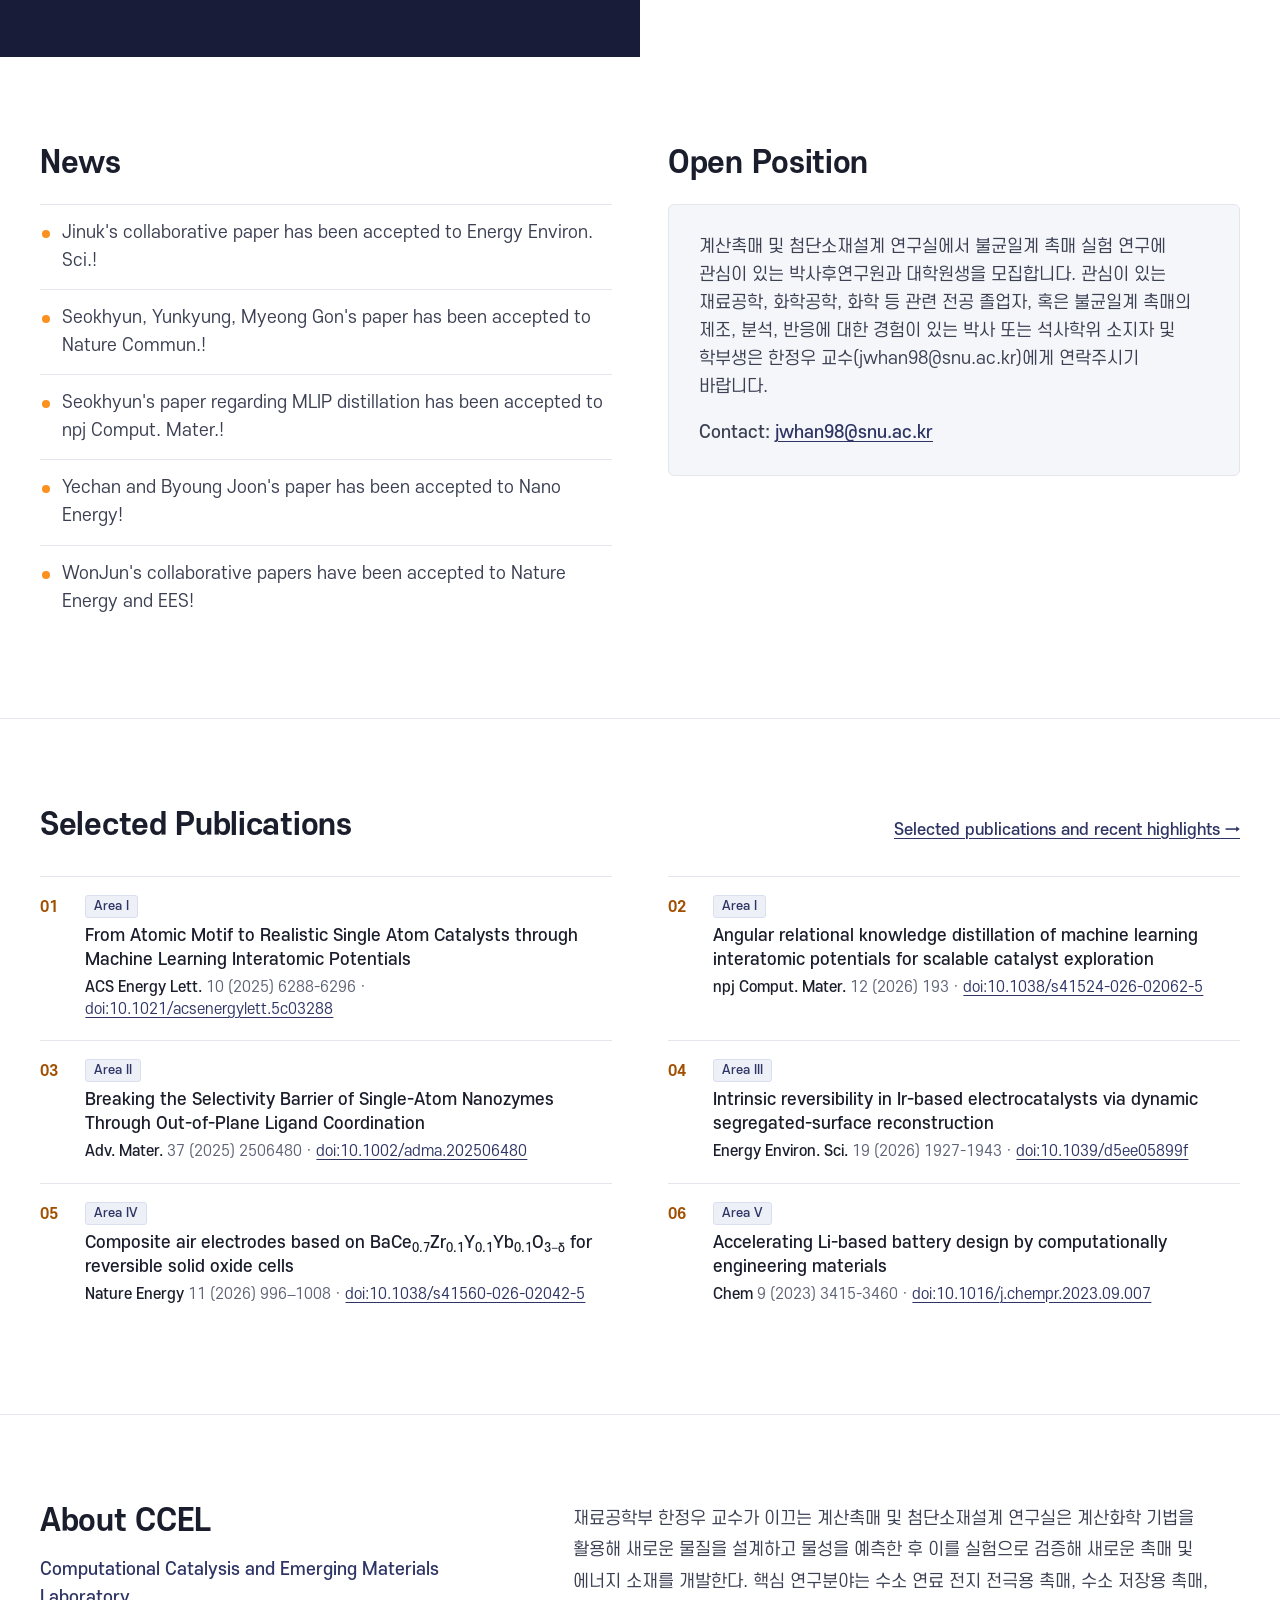
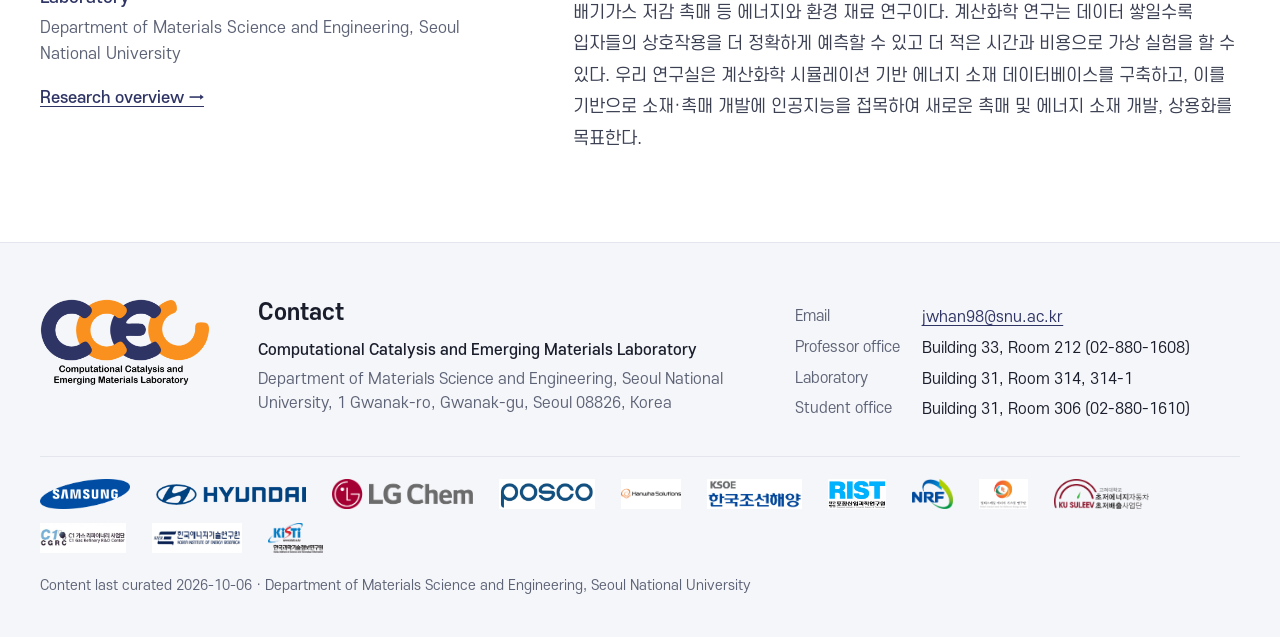
==== commit e48a7e36: "Lean landing page (v5): main page like the current Welcome page; research, highlights and people mov" ====
--- a/index.html
+++ b/index.html
@@ -21,11 +21,11 @@
     <button class="nav-toggle" type="button" aria-expanded="false" aria-controls="site-nav">Menu</button>
     <nav class="site-nav" id="site-nav" aria-label="Main">
       <ul>
-        <li><a href="index.html#research">Research</a></li>
+        <li><a href="index.html" aria-current="page">Welcome</a></li>
+        <li><a href="members.html#professor">Professor</a></li>
+        <li><a href="members.html">Members</a></li>
+        <li><a href="research.html">Research</a></li>
         <li><a href="publications.html">Publications</a></li>
-        <li><a href="members.html">People</a></li>
-        <li><a href="index.html#news">News</a></li>
-        <li><a href="index.html#join">Join Us</a></li>
         <li><a href="index.html#contact">Contact</a></li>
       </ul>
     </nav>
@@ -48,73 +48,31 @@
       <div class="hero-grid">
         <div class="hero-text">
           <p class="lede" id="hero-tagline"></p>
-          <p class="hero-meta" id="hero-meta"></p>
-          <nav class="area-index" aria-labelledby="area-index-label">
-            <h2 class="label" id="area-index-label">Research areas</h2>
-            <ol id="area-index"></ol>
-          </nav>
+          <a class="hero-next" href="#research">Research areas I–V <span aria-hidden="true">↓</span></a>
         </div>
         <figure class="hero-fig"><img id="hero-poster" alt="" width="1280" height="720" fetchpriority="high" decoding="async"></figure>
       </div>
     </div>
   </section>
 
-  <section id="research" aria-labelledby="research-title">
-    <div class="section research-intro">
-      <div class="wrap intro-grid">
-        <div class="intro-text">
-          <h2 class="section-title" id="research-title">Research</h2>
-          <p class="intro-headline" id="research-headline"></p>
-          <div id="research-intro"></div>
-          <details class="ko-details"><summary>About the lab (Korean)</summary><p lang="ko" id="about-ko"></p></details>
-        </div>
-        <figure class="intro-fig" id="research-fig"></figure>
-      </div>
+  <!-- the one scroll-driven moment: five research chapters; full chapter content lives on research.html -->
+  <section id="research" class="research-stage" aria-label="Research areas">
+    <div class="stage-mhead wrap">
+      <h2 class="section-title">Research areas</h2>
+      <a class="more" href="research.html">Research overview →</a>
     </div>
     <div class="stage" id="stage"></div>
-  </section>
-
-  <section id="publications" class="section" aria-labelledby="pub-title">
-    <div class="wrap">
-      <div class="section-head">
-        <h2 class="section-title" id="pub-title">Selected Publications</h2>
-        <a class="more" id="pub-more" href="publications.html">All publications →</a>
-      </div>
-      <ol class="pin-list" id="pin-list"></ol>
-      <details class="rules"><summary>How Selected Publications and Recent Highlights are chosen</summary><p id="curation-rules"></p></details>
-    </div>
-  </section>
-
-  <section id="highlights" class="section" aria-labelledby="hl-title">
-    <div class="wrap">
-      <div class="section-head">
-        <h2 class="section-title" id="hl-title">Recent Highlights</h2>
-        <a class="more" href="publications.html#covers">Journal covers →</a>
-      </div>
-      <div class="hl-grid" id="hl-grid"></div>
-    </div>
-  </section>
-
-  <section id="people" class="section" aria-labelledby="people-title">
-    <div class="wrap">
-      <div class="section-head">
-        <h2 class="section-title" id="people-title">People</h2>
-        <a class="more" href="members.html">Members and alumni →</a>
-      </div>
-      <div id="people-body"></div>
-    </div>
   </section>
 
   <section id="news" class="section" aria-labelledby="news-title">
     <div class="wrap two-col">
       <div>
         <h2 class="section-title" id="news-title">News</h2>
-        <ul class="news-list" id="news-list" style="margin-top:22px"></ul>
+        <ul class="news-list" id="news-list"></ul>
       </div>
-      <div id="join">
-        <h2 class="section-title">Join Us</h2>
-        <div class="join-box" style="margin-top:22px">
-          <p class="label" style="margin-bottom:8px">Open positions</p>
+      <div id="open-position">
+        <h2 class="section-title" id="open-title">Open Position</h2>
+        <div class="join-box">
           <p lang="ko" id="opening"></p>
           <p class="mail" id="opening-mail"></p>
         </div>
@@ -122,19 +80,30 @@
     </div>
   </section>
 
-  <section id="contact" class="section" aria-labelledby="contact-title">
-    <div class="wrap two-col">
+  <section id="publications" class="section" aria-labelledby="pub-title">
+    <div class="wrap">
+      <div class="section-head">
+        <h2 class="section-title" id="pub-title">Selected Publications</h2>
+        <a class="more" href="publications.html#selected">Selected publications and recent highlights →</a>
+      </div>
+      <ol class="sel-list" id="sel-list"></ol>
+    </div>
+  </section>
+
+  <section id="about" class="section" aria-labelledby="about-title">
+    <div class="wrap about-grid">
       <div>
-        <h2 class="section-title" id="contact-title">Contact</h2>
-        <p style="margin-top:18px" id="contact-name"></p>
-        <p style="margin-top:6px;color:var(--ink-2)" id="contact-address"></p>
+        <h2 class="section-title" id="about-title">About CCEL</h2>
+        <p class="about-name" id="about-name"></p>
+        <p class="about-affil" id="about-affil"></p>
+        <p class="about-more"><a href="research.html">Research overview →</a></p>
       </div>
-      <dl class="contact-list" id="contact-list"></dl>
+      <p class="about-ko" lang="ko" id="about-ko"></p>
     </div>
   </section>
 </main>
 
-<footer class="site-footer"><div class="wrap" id="footer-body"></div></footer>
+<footer class="site-footer" id="contact"><div class="wrap" id="footer-body"></div></footer>
 
 <noscript><p class="wrap" style="padding:24px 0">This page renders from the lab's data file and needs JavaScript.</p></noscript>
 <script src="_shared/content.js"></script>
--- a/css/site.css
+++ b/css/site.css
@@ -104,57 +104,60 @@
   .section-title { font-size: 25px; }
 }
 
-/* ---------- hero (static) ---------- */
+/* ---------- hero (static, short): lab name, identity line, one art-only poster ---------- */
 .hero { padding: 52px 0 64px; }
 .hero h1 { font-size: 46px; line-height: 1.18; font-weight: 700; letter-spacing: -0.015em; color: var(--navy); margin-top: 12px; max-width: 24ch; text-wrap: balance; }
-.hero-grid { display: grid; grid-template-columns: minmax(0, 5fr) minmax(0, 7fr); gap: 56px; margin-top: 36px; align-items: start; }
+.hero-grid { display: grid; grid-template-columns: minmax(0, 5fr) minmax(0, 7fr); gap: 56px; margin-top: 36px; align-items: stretch; }
+.hero-text { display: flex; flex-direction: column; justify-content: center; gap: 30px; }
 .lede { font-size: 20px; line-height: 1.6; color: var(--ink); }
-.hero-meta { margin-top: 22px; font-size: 14px; line-height: 1.4; color: var(--muted); display: flex; flex-wrap: wrap; gap: 10px 32px; }
-.hero-meta b { display: block; color: var(--ink); font-weight: 700; font-size: 22px; line-height: 1.2; }
+.hero-next { align-self: flex-start; font-size: 16px; font-weight: 500; text-decoration: none; padding: 10px 0; border-top: 2px solid var(--orange); }
+.hero-next:hover { text-decoration: underline; }
+.num { font-weight: 700; color: var(--navy); font-variant-numeric: tabular-nums; }
+.hero-fig { position: relative; aspect-ratio: 16 / 9; background: var(--navy-deep); border-radius: var(--radius); overflow: hidden; }
+.hero-fig img { width: 100%; height: 100%; object-fit: cover; }
+@media (max-width: 959.98px) {
+  .hero-grid { grid-template-columns: 1fr; gap: 24px; }
+  .hero-fig { order: -1; }
+}
+@media (max-width: 767.98px) {
+  .hero { padding: 30px 0 40px; }
+  .hero h1 { font-size: 30px; line-height: 1.22; }
+  .lede { font-size: 18px; }
+}
+
+/* ---------- research intro (research.html) ---------- */
+.intro-grid { display: grid; grid-template-columns: minmax(0, 6fr) minmax(0, 5fr); gap: 56px; align-items: start; }
+.intro-text .section-title { margin-bottom: 16px; }
+.intro-text p + p { margin-top: 14px; }
+.intro-text p { color: var(--ink-2); max-width: 68ch; }
+.intro-fig { border: 1px solid var(--line); border-radius: var(--radius); overflow: hidden; background: var(--tint); }
+.intro-fig img { width: 100%; height: auto; aspect-ratio: 3646 / 2240; object-fit: cover; }
+.intro-fig figcaption { font-size: 14px; color: var(--muted); padding: 10px 14px; border-top: 1px solid var(--line); background: var(--paper); }
 .area-index { margin-top: 30px; border-top: 1px solid var(--line); padding-top: 14px; }
 .area-index ol { margin-top: 6px; }
 .area-index a { display: grid; grid-template-columns: 2.6em 1fr; gap: 8px; padding: 7px 0; text-decoration: none; color: var(--ink-2); font-size: 16px; line-height: 1.45; border-bottom: 1px solid var(--line); }
 .area-index li:last-child a { border-bottom: 0; }
 .area-index a:hover { color: var(--navy); }
 .area-index a:hover .ttl { text-decoration: underline; text-underline-offset: 3px; }
-.num { font-weight: 700; color: var(--navy); font-variant-numeric: tabular-nums; }
-.hero-fig { position: relative; aspect-ratio: 16 / 9; background: var(--navy-deep); border-radius: var(--radius); overflow: hidden; }
-.hero-fig img { width: 100%; height: 100%; object-fit: cover; }
-@media (max-width: 959.98px) {
-  .hero-grid { grid-template-columns: 1fr; gap: 28px; }
-  .hero-fig { order: -1; }
-}
-@media (max-width: 767.98px) {
-  .hero { padding: 30px 0 44px; }
-  .hero h1 { font-size: 30px; line-height: 1.22; }
-  .lede { font-size: 18px; }
-}
-
-/* ---------- research intro ---------- */
-.intro-grid { display: grid; grid-template-columns: minmax(0, 6fr) minmax(0, 5fr); gap: 56px; align-items: start; }
-.intro-headline { font-size: 22px; line-height: 1.45; font-weight: 500; color: var(--navy); margin: 14px 0 20px; max-width: 34ch; }
-.intro-text p + p { margin-top: 14px; }
-.intro-text p { color: var(--ink-2); max-width: 68ch; }
-.ko-details { margin-top: 22px; border-top: 1px solid var(--line); padding-top: 12px; }
-.ko-details summary { cursor: pointer; font-size: 15px; font-weight: 500; color: var(--navy); }
-.ko-details p { margin-top: 10px; font-size: 16px; color: var(--ink-2); }
-.intro-fig { border: 1px solid var(--line); border-radius: var(--radius); overflow: hidden; background: var(--tint); }
-.intro-fig img { width: 100%; height: auto; aspect-ratio: 3646 / 2240; object-fit: cover; }
-.intro-fig figcaption { font-size: 14px; color: var(--muted); padding: 10px 14px; border-top: 1px solid var(--line); background: var(--paper); }
 @media (max-width: 959.98px) { .intro-grid { grid-template-columns: 1fr; gap: 28px; } }
 
-/* ---------- research stage ---------- */
-/* split (>=960px): navy figure column pinned left, chapter panels pinned one after another on the right */
-.stage { position: relative; display: grid; grid-template-columns: minmax(0, 40fr) minmax(0, 60fr); border-top: 1px solid var(--line); }
+/* ---------- research stage (landing) ---------- */
+/* split (>=960px): navy figure column pinned left, one short chapter panel at a time pinned on the right.
+   A landing chapter shows only the area visual, its title and one line; the full chapter is on research.html. */
+.research-stage { border-top: 1px solid var(--line); }
+.stage-mhead { display: none; }
+.stage { position: relative; display: grid; grid-template-columns: minmax(0, 1fr) minmax(0, 1fr); }
 .stage-aside { background: var(--navy-deep); color: #fff; position: relative; }
 .stage-pin { position: sticky; top: var(--bar-h); height: calc(100vh - var(--bar-h)); display: flex; flex-direction: column; justify-content: center; align-items: center; gap: 18px; padding: 28px clamp(28px, 4vw, 64px); }
 .stage-pin > * { width: var(--plate-w, 100%); max-width: 100%; }
+.stage-head { display: flex; align-items: baseline; justify-content: space-between; gap: 16px; }
+.stage-title { font-size: 18px; line-height: 1.3; font-weight: 700; color: #fff; }
+.stage-head a { font-size: 15px; font-weight: 500; color: var(--navy-ink); text-decoration: none; white-space: nowrap; }
+.stage-head a:hover { color: #fff; text-decoration: underline; }
 .stage-plate { position: relative; aspect-ratio: var(--plate-ar, 1); border-radius: var(--radius); overflow: hidden; background: #0f1129; box-shadow: 0 0 0 1px rgba(255, 255, 255, .1); }
 .layer { position: absolute; inset: 0; opacity: 0; transition: opacity .45s ease; }
 .layer.is-front { opacity: 1; }
 .layer img, .layer canvas, .ch-fig img, .ch-fig canvas { position: absolute; inset: 0; width: 100%; height: 100%; object-fit: cover; }
-.stage-caption { font-size: 15px; line-height: 1.45; color: var(--navy-ink); min-height: 2.9em; }
-.stage-caption .num { color: var(--orange); margin-right: 10px; }
 
 .chapter-nav ol { display: grid; grid-template-columns: repeat(var(--n, 5), minmax(0, 1fr)); gap: 10px; }
 .chapter-nav a { display: block; text-decoration: none; color: var(--navy-ink); font-size: 15px; font-weight: 500; padding: 4px 0 8px; }
@@ -167,47 +170,26 @@
 
 .chapters { padding: 0 max(var(--pad), calc((100vw - var(--wrap)) / 2)) 0 clamp(36px, 4.5vw, 72px); }
 .chapter { position: relative; }
-.ch-inner { min-height: 120vh; }   /* 5 chapters = 600vh: the pinned span per panel is (120vh - panel height) */
+.ch-inner { min-height: 80vh; }   /* each clip scrubs over 80vh of native scroll */
+/* the last chapter gets the half screen during which the pinned column is being released (stage total 450vh) */
+@media (min-width: 960px) { html:not([data-stage="still"]) .chapter:last-child .ch-inner { min-height: 130vh; } }
 .ch-fig { display: none; }
-.ch-panel { position: sticky; top: calc(var(--bar-h) + 24px); padding: 28px 0 32px; }
-.ch-head { display: flex; align-items: baseline; gap: 14px; }
+.ch-panel { position: sticky; top: calc(var(--bar-h) + 24px); padding: 28px 0 32px; max-width: 34em; }
 .ch-num { font-size: 15px; font-weight: 700; color: var(--orange-ink); white-space: nowrap; }
-.ch-title { font-size: 26px; line-height: 1.28; font-weight: 700; color: var(--navy); margin-top: 6px; letter-spacing: -0.01em; text-wrap: balance; }
-.ch-summary { margin-top: 12px; color: var(--ink-2); max-width: 66ch; font-size: 16.5px; line-height: 1.62; }
-.keywords { display: flex; flex-wrap: wrap; gap: 6px; margin-top: 14px; }
-.keywords li { font-size: 13px; line-height: 1.3; padding: 4px 9px; border: 1px solid var(--line-2); border-radius: 999px; color: var(--ink-2); background: var(--paper); }
-.ch-papers { margin-top: 20px; border-top: 1px solid var(--line); }
-.ch-papers .cite-title { font-size: 16px; }
-.ch-papers .cite-authors, .ch-papers .cite-source { font-size: 14px; }
-.ch-papers > .label { display: block; padding-top: 12px; }
-.ch-more { margin-top: 14px; font-size: 15px; font-weight: 500; }
+.ch-title { font-size: 32px; line-height: 1.25; font-weight: 700; color: var(--navy); margin-top: 8px; letter-spacing: -0.01em; text-wrap: balance; }
+.ch-line { margin-top: 14px; color: var(--ink-2); font-size: 18px; line-height: 1.6; }
+.ch-more { margin-top: 18px; font-size: 15.5px; font-weight: 500; }
 .ch-more a { text-decoration: none; }
 .ch-more a:hover { text-decoration: underline; }
-
-/* short or narrow desktop screens: tighter panels so a chapter still fits beside its figure */
 @media (min-width: 960px) and (max-width: 1199.98px) {
-  .stage { grid-template-columns: minmax(0, 36fr) minmax(0, 64fr); }
-}
-@media (min-width: 960px) and (max-height: 860px), (min-width: 960px) and (max-width: 1199.98px) {
-  .ch-panel { padding: 12px 0 14px; }
-  .ch-num { font-size: 14px; }
-  .ch-title { font-size: 22px; margin-top: 4px; }
-  .ch-summary { font-size: 15px; line-height: 1.55; margin-top: 8px; }
-  .keywords { margin-top: 10px; }
-  .keywords li { font-size: 12px; padding: 3px 8px; }
-  .ch-papers { margin-top: 12px; }
-  .ch-papers > .label { padding-top: 8px; font-size: 13px; }
-  .ch-papers .cite { padding: 9px 0; }
-  .ch-papers .cite-title { font-size: 15px; }
-  .ch-papers .cite-authors, .ch-papers .cite-source { font-size: 13px; }
-  .ch-papers .tags { margin-bottom: 3px; }
-  .ch-more { margin-top: 8px; font-size: 14px; }
-  .stage-pin { gap: 12px; }
+  .ch-title { font-size: 27px; }
+  .ch-line { font-size: 17px; }
 }
 
 /* stacked (<960px): each chapter scrubs its own sequence in its own short sticky figure */
 .stage-mbar { display: none; }
 @media (max-width: 959.98px) {
+  .stage-mhead { display: flex; align-items: baseline; justify-content: space-between; flex-wrap: wrap; gap: 6px 24px; padding-top: 44px; padding-bottom: 20px; }
   .stage { display: block; }
   .stage-aside { display: none; }
   .stage-mbar { display: block; position: sticky; top: var(--bar-h); z-index: 6; height: var(--mbar-h); background: var(--navy-deep); padding: 0 var(--pad); }
@@ -217,25 +199,30 @@
   .stage-mbar .chapter-nav .track { margin-top: 5px; }
   .chapters { padding: 0; }
   .chapter { scroll-margin-top: calc(var(--mbar-h) - 12px); }
-  .ch-inner { min-height: 0; padding-bottom: 36px; }
+  .ch-inner { min-height: 0; padding-bottom: 40px; }
   .chapter + .chapter { border-top: 1px solid var(--line); }
   .ch-fig { display: block; position: sticky; top: calc(var(--bar-h) + var(--mbar-h)); z-index: 4; height: min(62vw, 34vh); background: var(--navy-deep); overflow: hidden; }
-  .ch-panel { position: static; padding: 26px var(--pad) 0; }
-  .ch-title { font-size: 24px; }
-}
-
-/* reduced motion: no scrub, no pinning; posters as still figures, content laid out normally */
+  .ch-panel { position: static; padding: 24px var(--pad) 0; max-width: none; }
+  .ch-title { font-size: 24px; margin-top: 4px; }
+  .ch-line { font-size: 16.5px; margin-top: 10px; }
+  .ch-more { margin-top: 12px; }
+}
+
+/* reduced motion: no scrub, no pinning; small poster beside each chapter's title and line */
+html[data-stage="still"] .stage-mhead { display: flex; align-items: baseline; justify-content: space-between; flex-wrap: wrap; gap: 6px 24px; padding-top: 56px; padding-bottom: 8px; }
 html[data-stage="still"] .stage { display: block; }
 html[data-stage="still"] .stage-aside, html[data-stage="still"] .stage-mbar { display: none; }
-html[data-stage="still"] .chapters { padding: 0; }
-html[data-stage="still"] .chapter { padding: 48px 0; scroll-margin-top: 0; }
-html[data-stage="still"] .chapter + .chapter { border-top: 1px solid var(--line); }
-html[data-stage="still"] .ch-inner { min-height: 0; padding-bottom: 0; max-width: calc(var(--wrap) + 2 * var(--pad)); margin: 0 auto; padding: 0 var(--pad); display: grid; grid-template-columns: minmax(0, 5fr) minmax(0, 7fr); gap: 48px; align-items: start; }
+html[data-stage="still"] .chapters { padding: 0 0 40px; }
+html[data-stage="still"] .chapter { padding: 24px 0; scroll-margin-top: 0; }
+html[data-stage="still"] .chapter + .chapter { border-top: 0; }
+html[data-stage="still"] .ch-inner { min-height: 0; padding-bottom: 0; max-width: calc(var(--wrap) + 2 * var(--pad)); margin: 0 auto; padding: 0 var(--pad); display: grid; grid-template-columns: 220px minmax(0, 1fr); gap: 36px; align-items: center; }
 html[data-stage="still"] .ch-fig { display: block; position: relative; top: auto; height: auto; aspect-ratio: var(--plate-ar, 1); border-radius: var(--radius); background: var(--navy-deep); overflow: hidden; }
 html[data-stage="still"] .ch-fig canvas { display: none; }
-html[data-stage="still"] .ch-panel { position: static; padding: 0; }
-@media (max-width: 959.98px) {
-  html[data-stage="still"] .ch-inner { grid-template-columns: 1fr; gap: 20px; }
+html[data-stage="still"] .ch-panel { position: static; padding: 0; max-width: 40em; }
+html[data-stage="still"] .ch-title { font-size: 26px; }
+@media (max-width: 599.98px) {
+  html[data-stage="still"] .ch-inner { grid-template-columns: 1fr; gap: 16px; }
+  html[data-stage="still"] .ch-fig { max-width: 260px; }
 }
 @media (prefers-reduced-motion: reduce) {
   .layer, .bar, .bar.is-on { transition: none; }
@@ -260,7 +247,22 @@
 .tag.status { background: #fff7ee; color: var(--orange-ink); border-color: #f4d9bb; }
 .prov { font-size: 12px; color: var(--muted); border-bottom: 1px dotted var(--muted); cursor: help; margin-left: 2px; }
 
-/* ---------- selected publications (landing) ---------- */
+/* ---------- selected publications ---------- */
+/* landing: compact list (area tag, title, one journal line with the DOI), as on the current Welcome page */
+.sel-list { display: grid; grid-template-columns: repeat(2, minmax(0, 1fr)); gap: 0 56px; counter-reset: sel; }
+.sel-list > li { display: grid; grid-template-columns: 2.2em minmax(0, 1fr); column-gap: 8px; align-items: start; padding: 18px 0 20px; border-top: 1px solid var(--line); }
+.sel-list > li::before { counter-increment: sel; content: counter(sel, decimal-leading-zero); font-size: 15px; line-height: 1.6; font-weight: 700; color: var(--orange-ink); }
+.sel-body { min-width: 0; }
+.sel-list .tags { display: flex; margin-bottom: 6px; }
+.sel-title { font-size: 16.5px; line-height: 1.45; font-weight: 500; }
+.sel-title a { color: var(--ink); text-decoration: none; }
+.sel-title a:hover { color: var(--navy); text-decoration: underline; }
+.sel-src { margin-top: 5px; font-size: 14.5px; line-height: 1.5; color: var(--muted); }
+.sel-src a { overflow-wrap: anywhere; }
+.sel-src .jr { color: var(--ink); font-weight: 500; }
+@media (max-width: 899.98px) { .sel-list { grid-template-columns: 1fr; } }
+
+/* publications.html "Selected" view: full citations */
 .pin-list { display: grid; grid-template-columns: repeat(2, minmax(0, 1fr)); gap: 0 48px; counter-reset: pin; }
 .pin-list > li { display: grid; grid-template-columns: 2.2em minmax(0, 1fr); gap: 8px; padding: 18px 0; border-top: 1px solid var(--line); }
 .pin-list > li::before { counter-increment: pin; content: counter(pin, decimal-leading-zero); font-size: 15px; font-weight: 700; color: var(--orange-ink); padding-top: 2px; }
@@ -273,7 +275,7 @@
 .rules p { margin-top: 8px; max-width: 90ch; }
 @media (max-width: 899.98px) { .pin-list { grid-template-columns: 1fr; } }
 
-/* ---------- recent highlights (cover cards) ---------- */
+/* ---------- recent highlights (cover cards, publications.html Selected view) ---------- */
 .hl-grid { display: grid; grid-template-columns: repeat(2, minmax(0, 1fr)); gap: 36px 48px; }
 .hl-card { display: grid; grid-template-columns: 120px minmax(0, 1fr); gap: 20px; align-items: start; }
 .hl-card .cite { padding: 0; border: 0; }
@@ -306,8 +308,6 @@
 .link-icons svg { display: block; width: 17px; height: 17px; }
 .link-icons a:hover, .link-icons a:focus-visible { color: var(--orange-ink); background: #fff4e6; }
 .link-icons a:focus-visible { outline: 2px solid var(--orange-ink); outline-offset: 1px; }
-.group-summary { margin: 28px 0 22px; display: flex; flex-wrap: wrap; gap: 6px 22px; font-size: 15.5px; color: var(--muted); }
-.group-summary b { color: var(--ink); }
 .subhead { font-size: 19px; font-weight: 700; color: var(--ink); margin: 36px 0 18px; display: flex; align-items: baseline; gap: 10px; }
 .subhead .count { font-size: 15px; font-weight: 400; color: var(--muted); }
 @media (max-width: 599.98px) {
@@ -316,36 +316,50 @@
   .people-grid { grid-template-columns: repeat(2, minmax(0, 1fr)); gap: 24px 14px; }
 }
 
-/* ---------- news / join / contact ---------- */
+/* ---------- news | open position, about ---------- */
 .two-col { display: grid; grid-template-columns: minmax(0, 1fr) minmax(0, 1fr); gap: 56px; }
+.two-col .section-title { margin-bottom: 22px; }
 .news-list li { padding: 14px 0 14px 22px; border-top: 1px solid var(--line); position: relative; color: var(--ink-2); }
 .news-list li::before { content: ""; position: absolute; left: 2px; top: 25px; width: 8px; height: 8px; border-radius: 50%; background: var(--orange); }
 .news-list time { display: block; font-size: 14px; color: var(--muted); }
 .join-box { background: var(--tint); border: 1px solid var(--line); border-radius: var(--radius); padding: 28px 30px; }
 .join-box p { color: var(--ink-2); }
 .join-box .mail { margin-top: 18px; font-weight: 500; }
-.contact-list { display: grid; grid-template-columns: max-content minmax(0, 1fr); gap: 10px 28px; }
-.contact-list dt { font-size: 15px; color: var(--muted); }
-.contact-list dd { color: var(--ink); }
-@media (max-width: 899.98px) { .two-col { grid-template-columns: 1fr; gap: 44px; } }
-@media (max-width: 599.98px) { .contact-list { grid-template-columns: 1fr; gap: 2px; } .contact-list dd { margin-bottom: 10px; } .join-box { padding: 22px 20px; } }
-
-/* ---------- footer ---------- */
-.site-footer { background: var(--tint); border-top: 1px solid var(--line); padding: 48px 0 40px; font-size: 15px; color: var(--muted); }
-.foot-grid { display: grid; grid-template-columns: auto minmax(0, 1fr); gap: 32px; align-items: start; }
+.about-grid { display: grid; grid-template-columns: minmax(0, 5fr) minmax(0, 7fr); gap: 56px; align-items: start; }
+.about-name { margin-top: 16px; font-weight: 500; color: var(--navy); }
+.about-affil { margin-top: 4px; font-size: 15.5px; color: var(--muted); }
+.about-more { margin-top: 18px; font-size: 16px; font-weight: 500; }
+.about-ko { color: var(--ink-2); font-size: 17px; line-height: 1.85; max-width: 44em; }
+@media (max-width: 899.98px) { .two-col, .about-grid { grid-template-columns: 1fr; gap: 44px; } .about-grid { gap: 18px; } }
+@media (max-width: 599.98px) { .join-box { padding: 22px 20px; } }
+
+/* ---------- footer = contact (index.html#contact) ---------- */
+.site-footer { background: var(--tint); border-top: 1px solid var(--line); padding: 56px 0 40px; font-size: 15px; color: var(--muted); }
+.foot-grid { display: grid; grid-template-columns: auto minmax(0, 1.1fr) minmax(0, 1fr); gap: 24px 48px; align-items: start; }
 .foot-grid .ccel-logo { width: 170px; }
+.foot-title { font-size: 22px; line-height: 1.3; font-weight: 700; color: var(--ink); margin-bottom: 10px; }
 .foot-grid p + p { margin-top: 4px; }
 .foot-name { color: var(--ink); font-weight: 500; }
-.sponsors { display: flex; flex-wrap: wrap; align-items: center; gap: 14px 26px; margin-top: 30px; padding-top: 22px; border-top: 1px solid var(--line); }
+.contact-list { display: grid; grid-template-columns: max-content minmax(0, 1fr); gap: 6px 22px; padding-top: 6px; }
+.contact-list dt { font-size: 14.5px; color: var(--muted); }
+.contact-list dd { color: var(--ink); }
+.sponsors { display: flex; flex-wrap: wrap; align-items: center; gap: 14px 26px; margin-top: 34px; padding-top: 22px; border-top: 1px solid var(--line); }
 .sponsors img { height: 30px; width: auto; max-width: 150px; object-fit: contain; }
 .foot-small { margin-top: 22px; font-size: 13.5px; }
-@media (max-width: 599.98px) { .foot-grid { grid-template-columns: 1fr; gap: 18px; } .sponsors img { height: 24px; max-width: 120px; } }
+@media (max-width: 1099.98px) { .foot-grid { grid-template-columns: auto minmax(0, 1fr); } .contact-list { grid-column: 2; } }
+@media (max-width: 599.98px) {
+  .foot-grid { grid-template-columns: 1fr; gap: 18px; }
+  .contact-list { grid-column: auto; grid-template-columns: 1fr; gap: 0; }
+  .contact-list dd { margin-bottom: 10px; }
+  .sponsors img { height: 24px; max-width: 120px; }
+}
 
 /* ---------- inner pages ---------- */
 .page-head { padding: 44px 0 30px; border-bottom: 1px solid var(--line); background: linear-gradient(var(--tint), var(--tint)) no-repeat; }
 .page-head-grid { display: grid; grid-template-columns: minmax(0, 1fr) 300px; gap: 40px; align-items: center; }
 .page-head h1 { font-size: 40px; line-height: 1.2; color: var(--navy); font-weight: 700; }
 .page-head p { margin-top: 10px; color: var(--ink-2); }
+.page-head .page-head-lede { font-size: 20px; line-height: 1.5; font-weight: 500; color: var(--navy); max-width: 36ch; margin-top: 12px; }
 .page-head .strip { aspect-ratio: 16 / 7; border-radius: var(--radius); overflow: hidden; background: var(--navy-deep); }
 .page-head .strip img { width: 100%; height: 100%; object-fit: cover; }
 .tabs { display: flex; gap: 4px; flex-wrap: wrap; margin-top: 26px; }
@@ -404,3 +418,32 @@
 .prof-cv h4 { font-size: 15px; color: var(--muted); font-weight: 500; margin-top: 10px; }
 .prof-cv li { font-size: 15px; color: var(--ink-2); padding: 6px 0; border-top: 1px solid var(--line); line-height: 1.5; }
 @media (max-width: 599.98px) { .alumni-list { grid-template-columns: 1fr; } }
+
+/* research page: five areas, still figures, a sticky I-V bar under the compact header */
+.areas { border-top: 1px solid var(--line); }
+.area-bar { position: sticky; top: var(--bar-h); z-index: 6; height: var(--mbar-h); background: var(--navy-deep); }
+.area-bar .wrap { height: 100%; display: flex; align-items: center; }
+.area-bar .chapter-nav { width: 100%; }
+.area-bar .chapter-nav ol { gap: 14px; }
+.area-bar .chapter-nav a { padding: 6px 0 4px; font-size: 14.5px; }
+.area-bar .chapter-nav .track { margin-top: 5px; }
+.area-row { padding: 64px 0; scroll-margin-top: 4px; }
+.area-row + .area-row { border-top: 1px solid var(--line); }
+.area-grid { display: grid; grid-template-columns: minmax(0, 5fr) minmax(0, 7fr); gap: 56px; align-items: start; }
+.area-fig { position: sticky; top: calc(var(--bar-h) + var(--mbar-h) + 28px); border-radius: var(--radius); overflow: hidden; background: var(--navy-deep); aspect-ratio: 1; }
+.area-fig img { width: 100%; height: 100%; object-fit: cover; }
+.area-title { font-size: 30px; line-height: 1.25; font-weight: 700; color: var(--navy); margin-top: 6px; letter-spacing: -0.01em; text-wrap: balance; }
+.area-summary { margin-top: 14px; color: var(--ink-2); max-width: 66ch; }
+.keywords { display: flex; flex-wrap: wrap; gap: 6px; margin-top: 16px; }
+.keywords li { font-size: 13px; line-height: 1.3; padding: 4px 9px; border: 1px solid var(--line-2); border-radius: 999px; color: var(--ink-2); background: var(--paper); }
+.area-papers { margin-top: 24px; border-top: 1px solid var(--line); }
+.area-papers > .label { display: block; padding-top: 14px; }
+.area-papers .cite:last-child { border-bottom: 1px solid var(--line); }
+.area-row .ch-more { margin-top: 16px; }
+@media (max-width: 959.98px) {
+  .area-row { padding: 44px 0; }
+  .area-grid { grid-template-columns: 1fr; gap: 24px; }
+  .area-fig { position: relative; top: auto; max-width: 420px; }
+  .area-title { font-size: 24px; }
+  .area-bar .chapter-nav ol { gap: 8px; }
+}
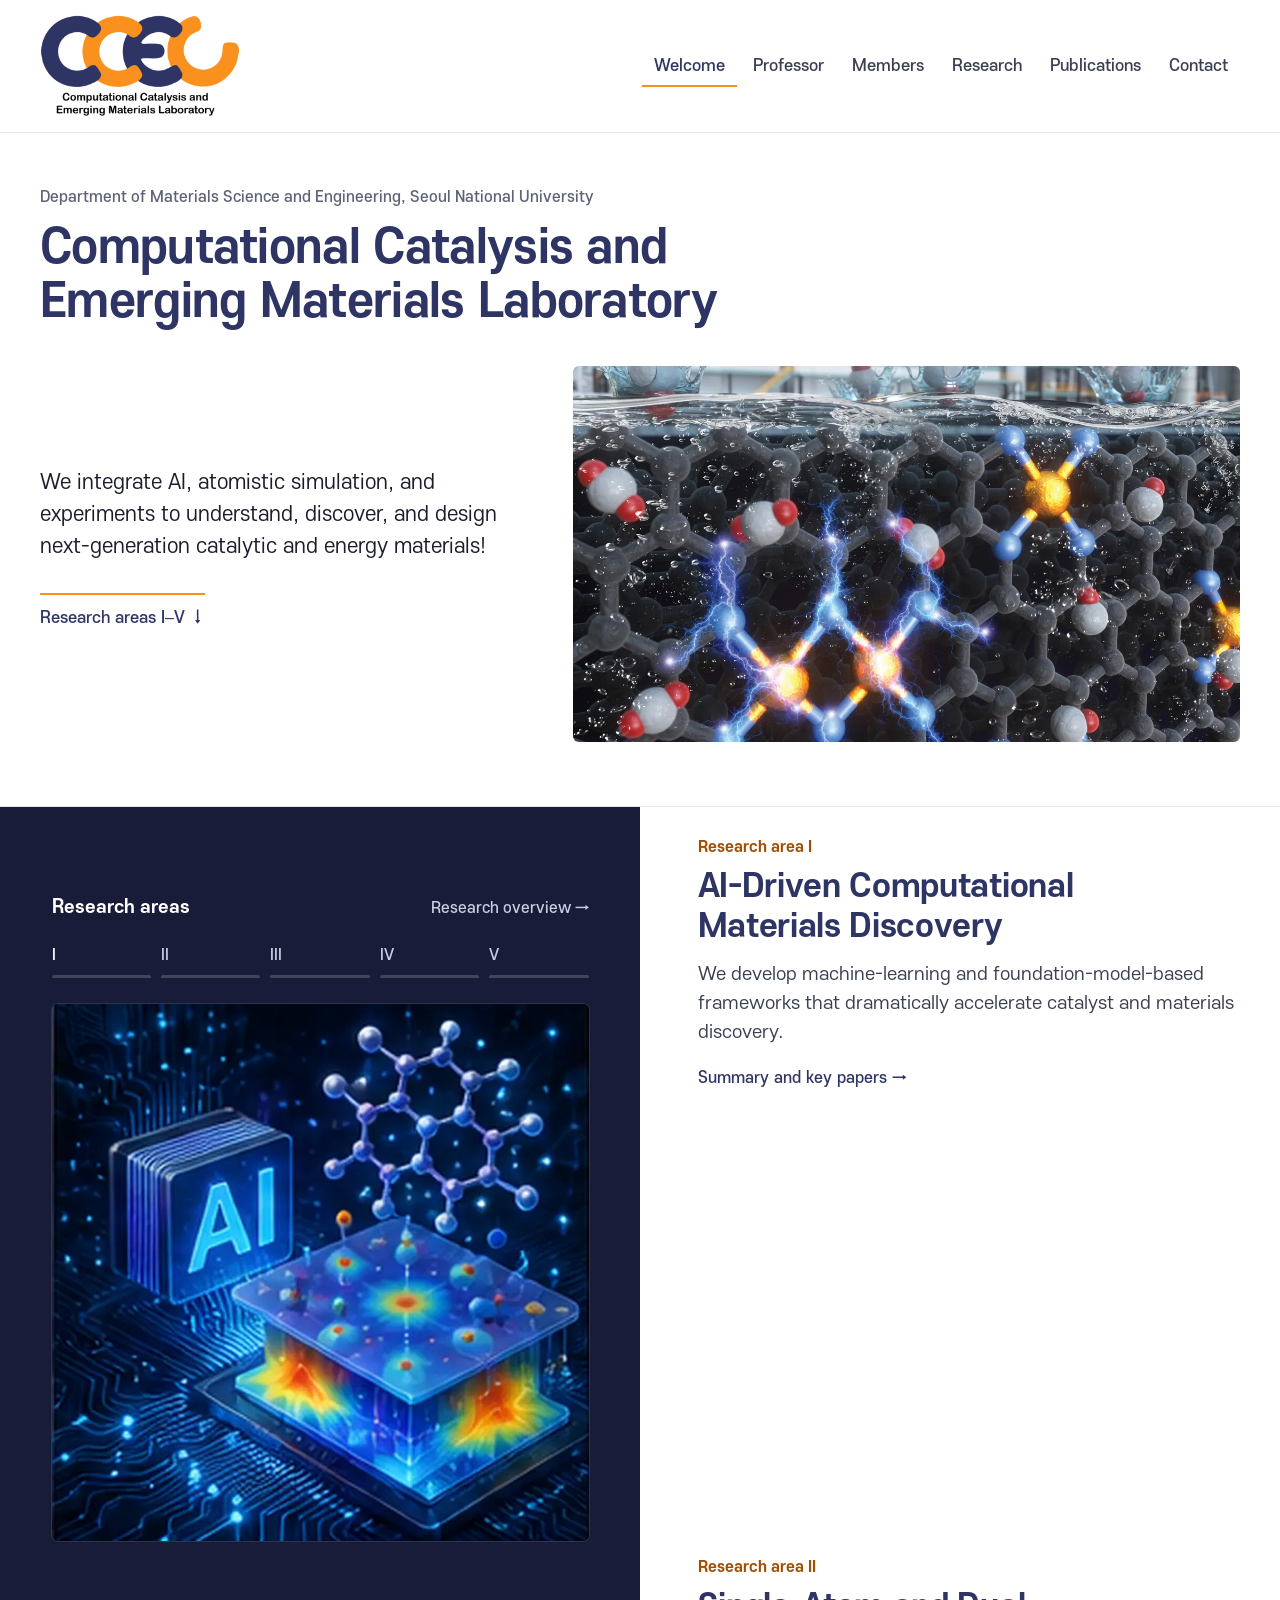
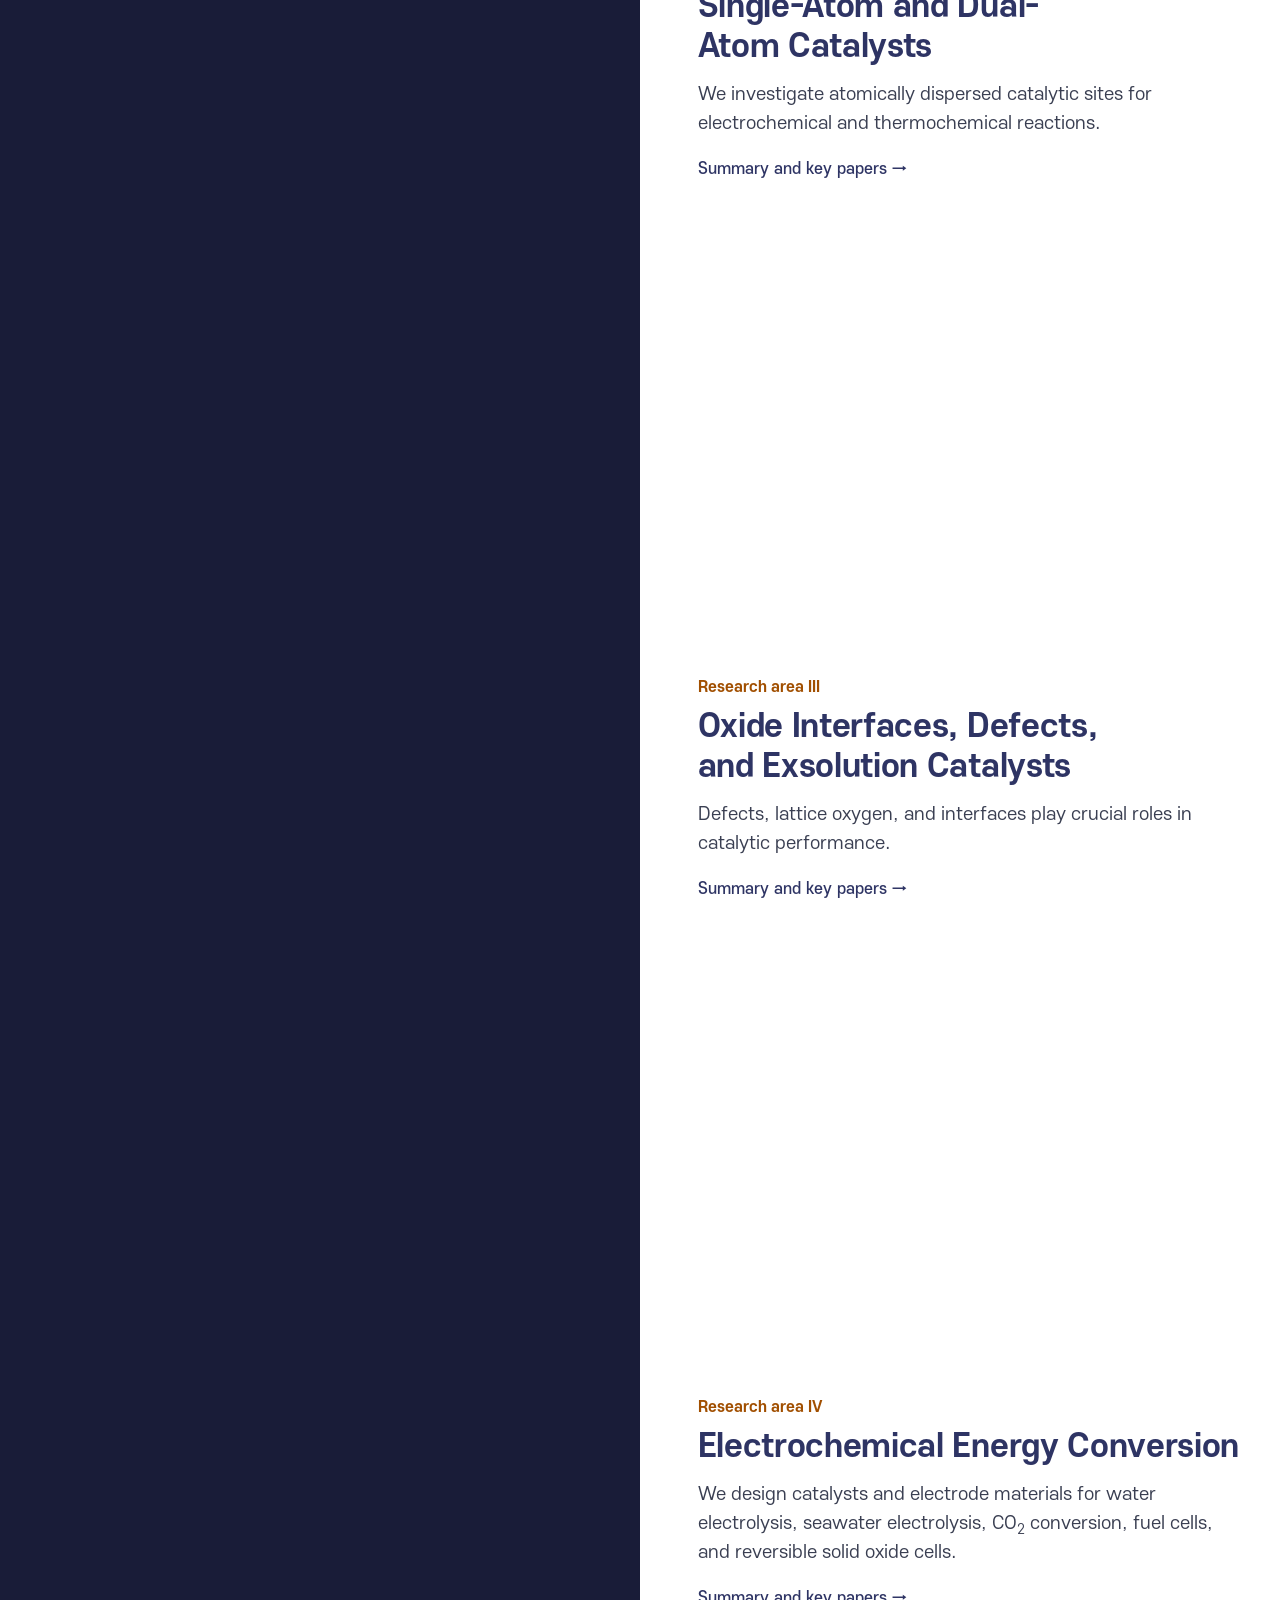
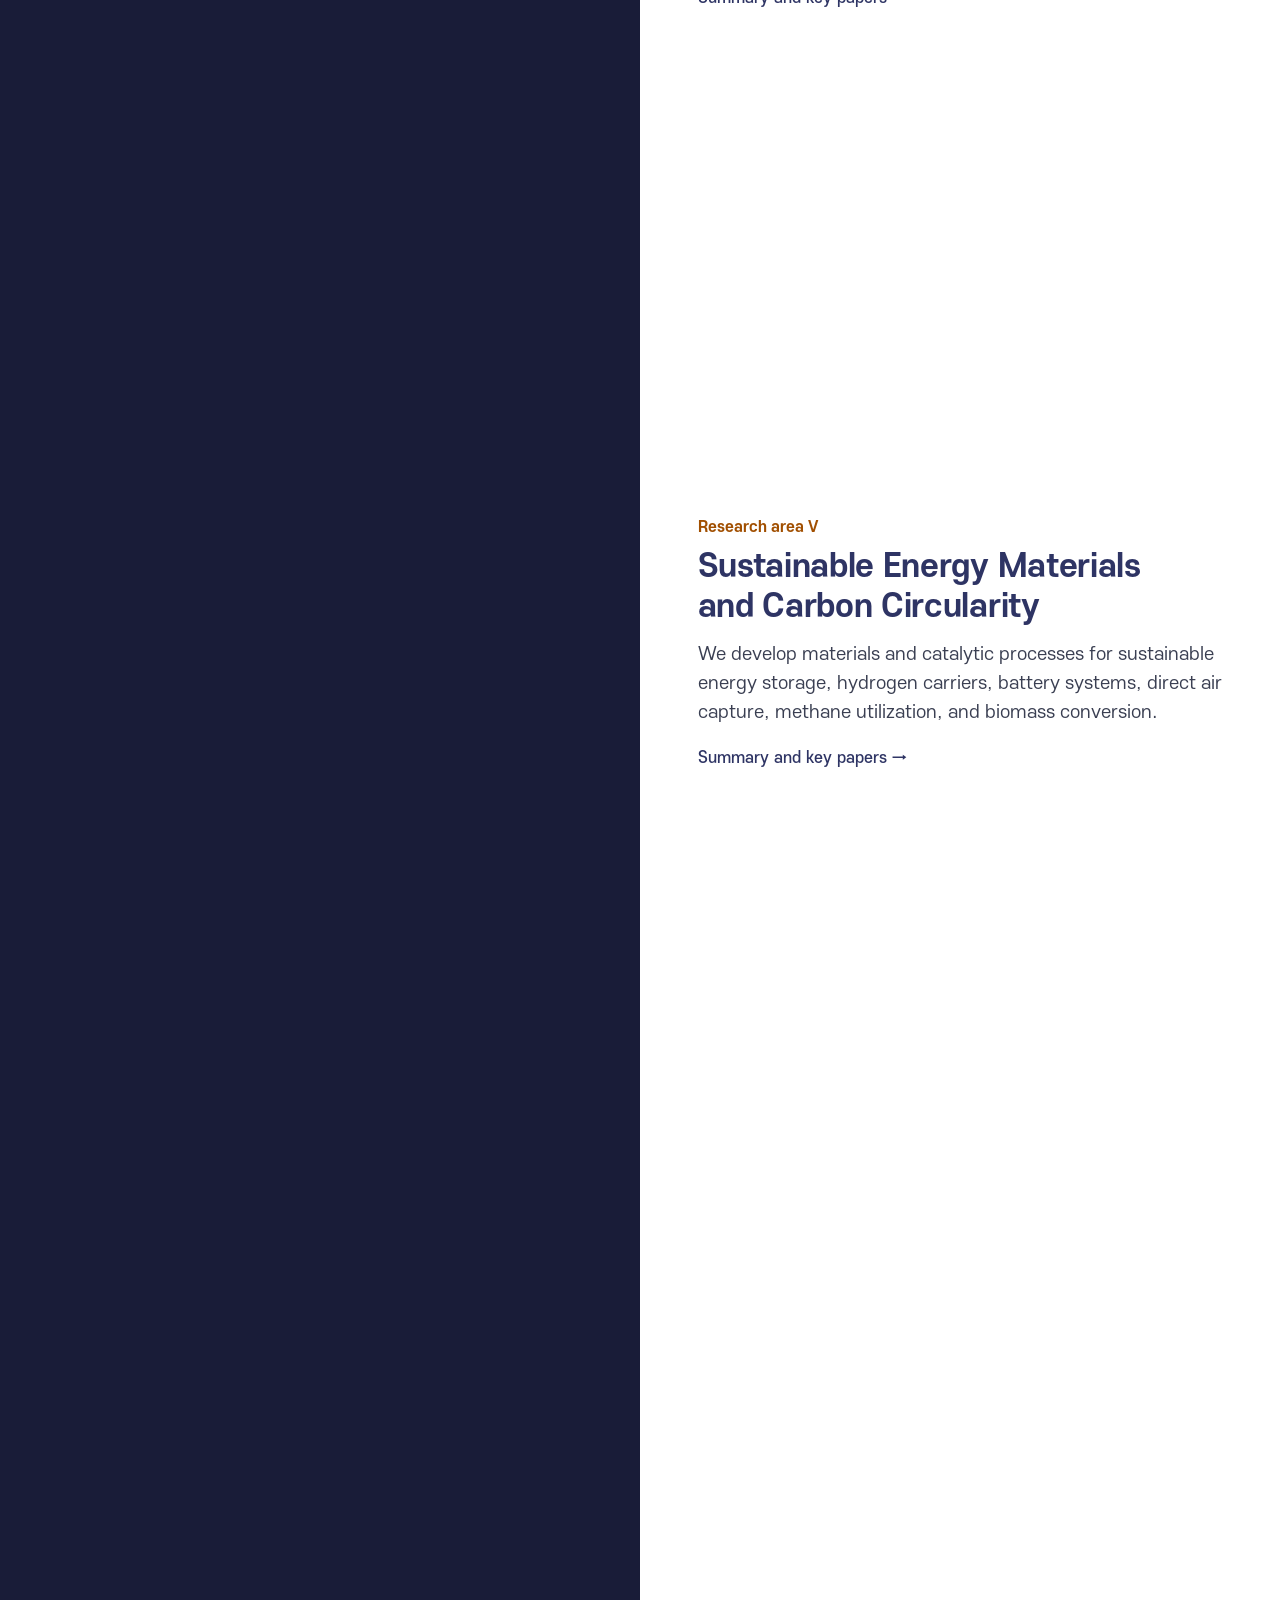
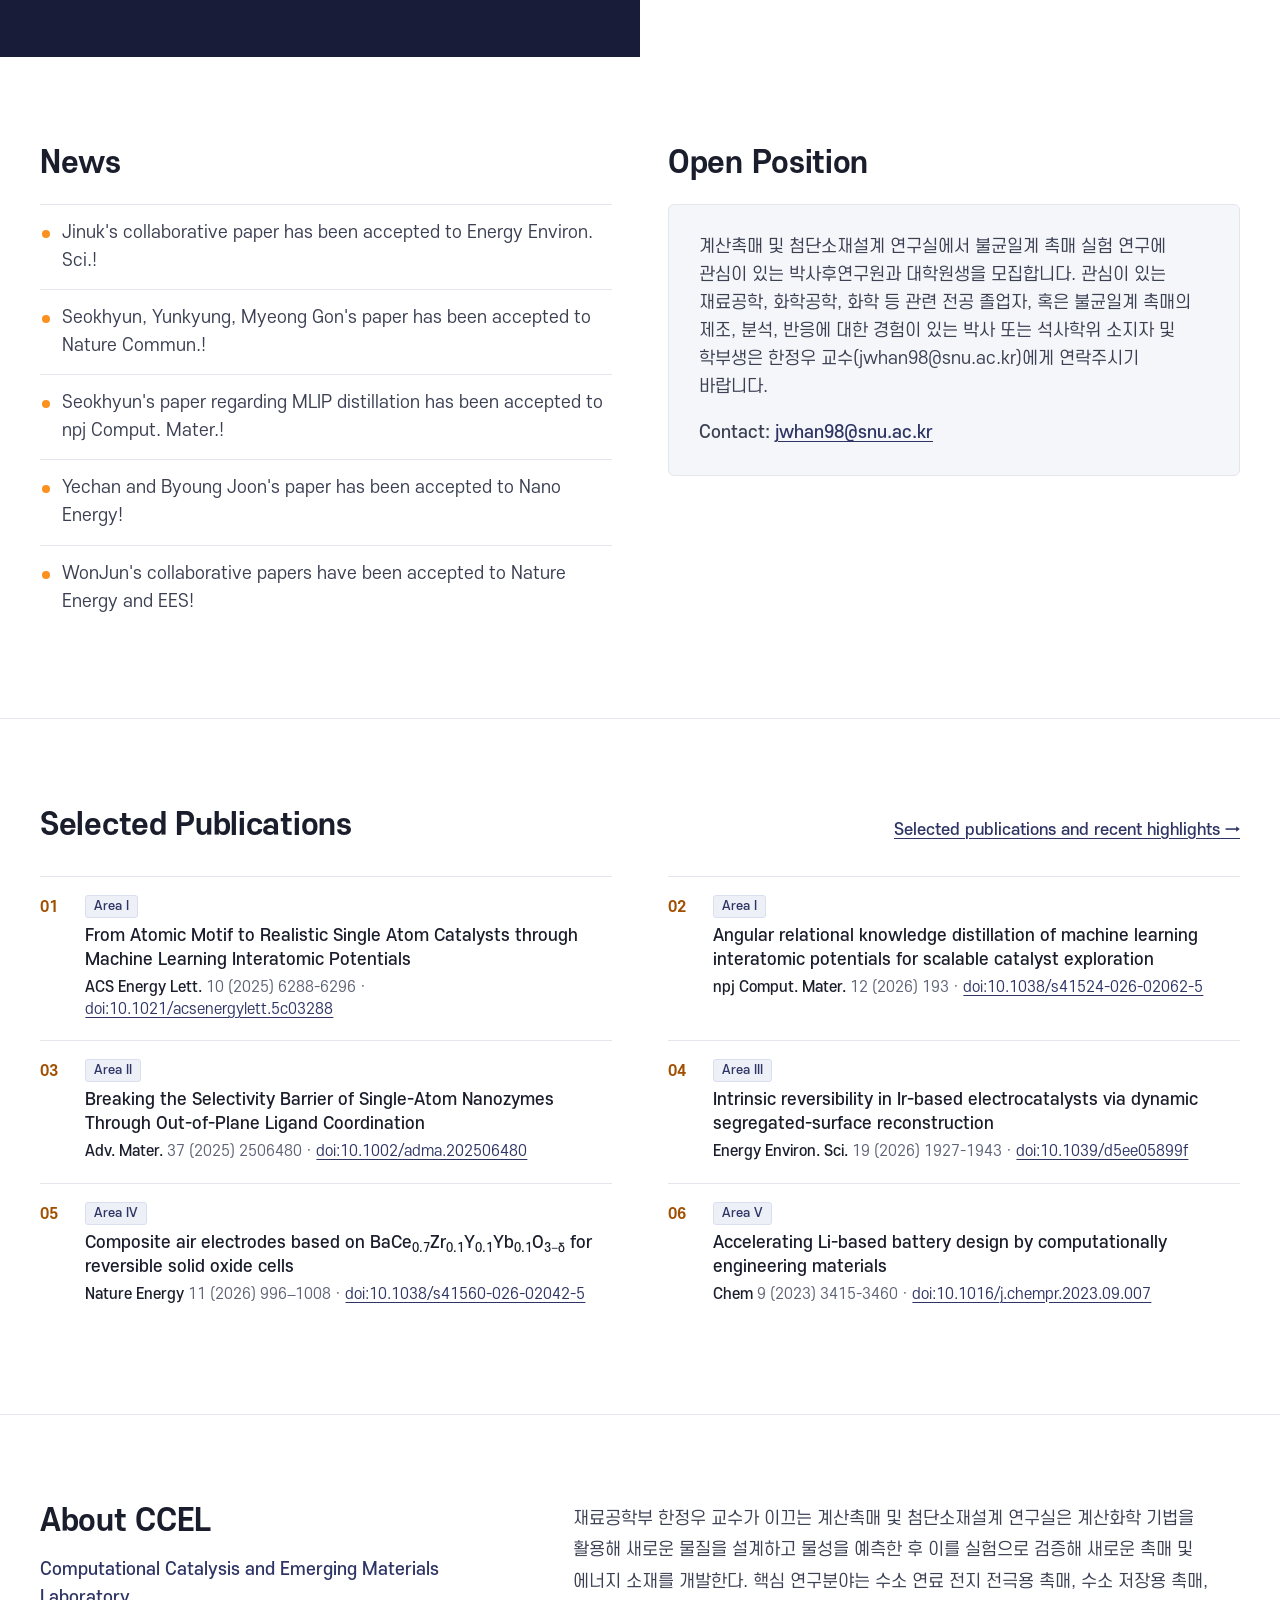
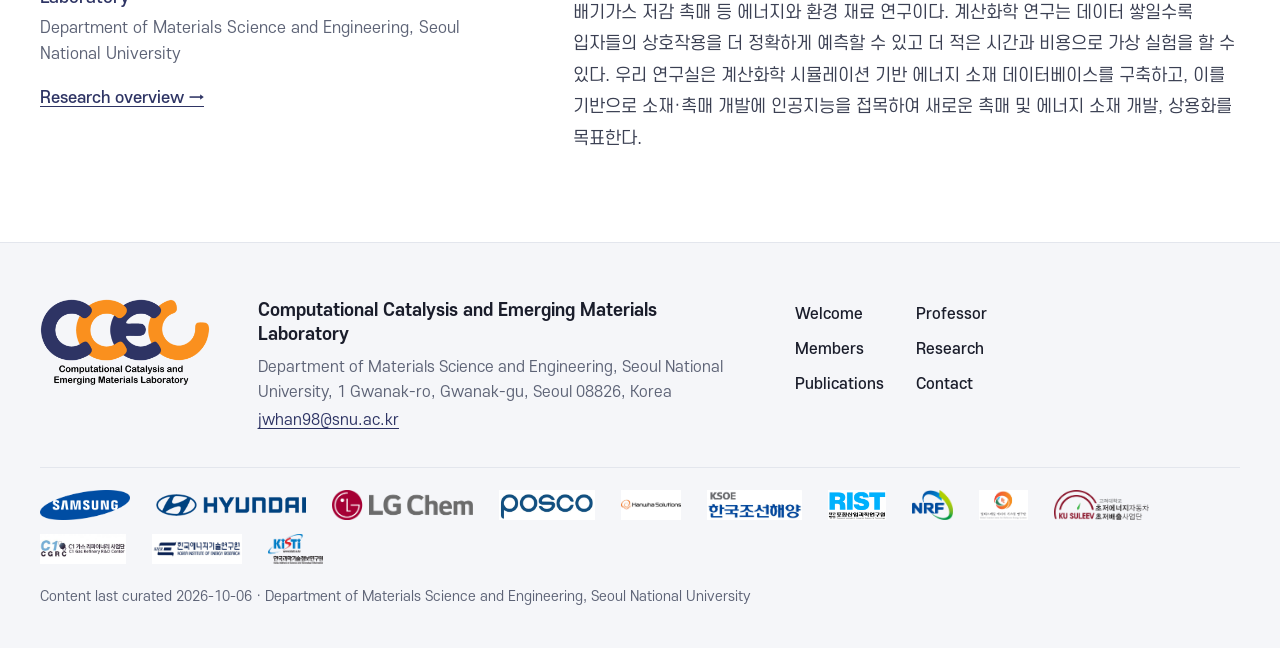
==== commit b9916cc1: "Professor, Members and Contact pages (v6): professor-only page, alumni behind a button, dedicated co" ====
--- a/index.html
+++ b/index.html
@@ -22,11 +22,11 @@
     <nav class="site-nav" id="site-nav" aria-label="Main">
       <ul>
         <li><a href="index.html" aria-current="page">Welcome</a></li>
-        <li><a href="members.html#professor">Professor</a></li>
+        <li><a href="professor.html">Professor</a></li>
         <li><a href="members.html">Members</a></li>
         <li><a href="research.html">Research</a></li>
         <li><a href="publications.html">Publications</a></li>
-        <li><a href="index.html#contact">Contact</a></li>
+        <li><a href="contact.html">Contact</a></li>
       </ul>
     </nav>
   </div>
--- a/css/site.css
+++ b/css/site.css
@@ -284,12 +284,7 @@
 .hl-card.no-cover { grid-template-columns: 1fr; }
 @media (max-width: 699.98px) { .hl-grid { grid-template-columns: 1fr; gap: 28px; } .hl-card { grid-template-columns: 92px minmax(0, 1fr); gap: 14px; } }
 
-/* ---------- people ---------- */
-.prof { display: grid; grid-template-columns: 180px minmax(0, 1fr); gap: 32px; align-items: start; padding-bottom: 36px; border-bottom: 1px solid var(--line); }
-.prof-photo { width: 180px; aspect-ratio: 413 / 531; object-fit: cover; border-radius: var(--radius); background: var(--tint); }
-.prof h3 { font-size: 24px; line-height: 1.3; color: var(--navy); }
-.prof p { margin-top: 6px; color: var(--ink-2); font-size: 16px; }
-.prof .link-icons { margin-top: 10px; }
+/* ---------- people (members.html cards; the professor has professor.html) ---------- */
 /* cards in a grid row share one height: keep icon rows on a common baseline at the card bottom */
 .person .link-icons { margin-top: auto; padding-top: 6px; }
 .people-grid { display: grid; grid-template-columns: repeat(auto-fill, minmax(200px, 1fr)); gap: 32px 28px; }
@@ -299,7 +294,7 @@
 .person h4 { font-size: 17px; line-height: 1.35; margin-top: 12px; color: var(--ink); }
 .person .note { display: block; font-size: 13.5px; font-weight: 400; color: var(--muted); margin-top: 2px; }
 .person .ra { font-size: 14.5px; color: var(--ink-2); margin-top: 4px; line-height: 1.45; }
-.type { display: inline-block; font-size: 12.5px; font-weight: 500; margin-top: 6px; padding: 2px 8px; border-radius: 3px; }
+.type { display: inline-block; align-self: flex-start; font-size: 12.5px; font-weight: 500; margin-top: 6px; padding: 2px 8px; border-radius: 3px; }
 .type.computational { background: #eef0f8; color: var(--navy); }
 .type.experimental { background: #fff4e6; color: var(--orange-ink); }
 /* personal links: icon only, rendered only when set; 32px tap target, first icon aligned with the text edge */
@@ -311,8 +306,6 @@
 .subhead { font-size: 19px; font-weight: 700; color: var(--ink); margin: 36px 0 18px; display: flex; align-items: baseline; gap: 10px; }
 .subhead .count { font-size: 15px; font-weight: 400; color: var(--muted); }
 @media (max-width: 599.98px) {
-  .prof { grid-template-columns: 112px minmax(0, 1fr); gap: 18px; }
-  .prof-photo { width: 112px; }
   .people-grid { grid-template-columns: repeat(2, minmax(0, 1fr)); gap: 24px 14px; }
 }
 
@@ -333,24 +326,22 @@
 @media (max-width: 899.98px) { .two-col, .about-grid { grid-template-columns: 1fr; gap: 44px; } .about-grid { gap: 18px; } }
 @media (max-width: 599.98px) { .join-box { padding: 22px 20px; } }
 
-/* ---------- footer = contact (index.html#contact) ---------- */
+/* ---------- footer: lab, address, email and the six nav links (full contact details: contact.html) ---------- */
 .site-footer { background: var(--tint); border-top: 1px solid var(--line); padding: 56px 0 40px; font-size: 15px; color: var(--muted); }
 .foot-grid { display: grid; grid-template-columns: auto minmax(0, 1.1fr) minmax(0, 1fr); gap: 24px 48px; align-items: start; }
 .foot-grid .ccel-logo { width: 170px; }
-.foot-title { font-size: 22px; line-height: 1.3; font-weight: 700; color: var(--ink); margin-bottom: 10px; }
+.foot-title { font-size: 17px; line-height: 1.4; font-weight: 700; color: var(--ink); margin-bottom: 8px; }
 .foot-grid p + p { margin-top: 4px; }
-.foot-name { color: var(--ink); font-weight: 500; }
-.contact-list { display: grid; grid-template-columns: max-content minmax(0, 1fr); gap: 6px 22px; padding-top: 6px; }
-.contact-list dt { font-size: 14.5px; color: var(--muted); }
-.contact-list dd { color: var(--ink); }
+.foot-nav ul { display: grid; grid-template-columns: repeat(2, max-content); gap: 4px 32px; }
+.foot-nav a { display: inline-block; padding: 3px 0; color: var(--ink); font-weight: 500; text-decoration: none; }
+.foot-nav a:hover { color: var(--navy); text-decoration: underline; }
 .sponsors { display: flex; flex-wrap: wrap; align-items: center; gap: 14px 26px; margin-top: 34px; padding-top: 22px; border-top: 1px solid var(--line); }
 .sponsors img { height: 30px; width: auto; max-width: 150px; object-fit: contain; }
 .foot-small { margin-top: 22px; font-size: 13.5px; }
-@media (max-width: 1099.98px) { .foot-grid { grid-template-columns: auto minmax(0, 1fr); } .contact-list { grid-column: 2; } }
+@media (max-width: 1099.98px) { .foot-grid { grid-template-columns: auto minmax(0, 1fr); } .foot-nav { grid-column: 2; } }
 @media (max-width: 599.98px) {
   .foot-grid { grid-template-columns: 1fr; gap: 18px; }
-  .contact-list { grid-column: auto; grid-template-columns: 1fr; gap: 0; }
-  .contact-list dd { margin-bottom: 10px; }
+  .foot-nav { grid-column: auto; }
   .sponsors img { height: 24px; max-width: 120px; }
 }
 
@@ -399,25 +390,118 @@
   .cover-grid { grid-template-columns: repeat(2, minmax(0, 1fr)); gap: 22px 14px; }
 }
 
-/* members page */
-.filter-row { display: flex; gap: 6px; flex-wrap: wrap; margin-top: 18px; }
-.filter-row button { border: 1px solid var(--line-2); background: var(--paper); border-radius: 4px; padding: 7px 14px; font-size: 15px; font-weight: 500; cursor: pointer; color: var(--ink-2); }
+/* members page: current members first; the Alumni view sits behind a switch beside the group buttons */
+html[data-view="alumni"] #members, html:not([data-view="alumni"]) #alumni,
+html[data-view="alumni"] #jumps-members, html:not([data-view="alumni"]) #jumps-alumni { display: none; }
+.people-head { padding-bottom: 0; }
+.page-head .prof-link { font-size: 15.5px; color: var(--muted); margin-top: 6px; }
+.prof-link a { font-weight: 500; }
+.view-bar { padding-top: 28px; padding-bottom: 24px; }
+.view-row { display: flex; flex-wrap: wrap; align-items: center; gap: 12px 18px; }
+.view-switch { display: inline-flex; flex: none; border: 1px solid var(--navy); border-radius: 5px; overflow: hidden; background: var(--paper); }
+.view-switch a { display: inline-flex; align-items: baseline; justify-content: center; gap: 8px; padding: 10px 18px; font-size: 16px; font-weight: 700; color: var(--navy); text-decoration: none; }
+.view-switch a + a { border-left: 1px solid var(--navy); }
+.view-switch a:hover { background: #eef0f8; }
+.view-switch a[aria-current="true"] { background: var(--navy); color: #fff; }
+.view-switch .n { font-size: 14px; font-weight: 400; }
+.group-jumps { display: flex; flex-wrap: wrap; gap: 6px; padding-left: 18px; border-left: 1px solid var(--line-2); }
+.group-jumps a { padding: 8px 14px; border: 1px solid var(--line-2); border-radius: 4px; text-decoration: none; font-size: 15px; font-weight: 500; color: var(--ink-2); background: var(--paper); }
+.group-jumps a:hover { border-color: var(--navy); color: var(--navy); }
+/* research-type legend = filter; the two type buttons wear the same colours as the card badges */
+.filter-row { display: flex; align-items: center; gap: 6px; flex-wrap: wrap; margin-top: 16px; }
+.filter-label { font-size: 14px; font-weight: 500; color: var(--muted); margin-right: 6px; }
+.filter-row button { border: 1px solid var(--line-2); background: var(--paper); border-radius: 4px; padding: 6px 13px; font-size: 14.5px; font-weight: 500; cursor: pointer; color: var(--ink-2); }
+.filter-row button.computational { background: #eef0f8; color: var(--navy); border-color: #dadff0; }
+.filter-row button.experimental { background: #fff4e6; color: var(--orange-ink); border-color: #f4d9bb; }
+.filter-row .dot { display: inline-block; width: 8px; height: 8px; border-radius: 50%; margin-right: 7px; vertical-align: 1px; background: currentColor; }
 .filter-row button[aria-pressed="true"] { background: var(--navy); color: #fff; border-color: var(--navy); }
+.filter-row button.experimental[aria-pressed="true"] { background: var(--orange-ink); border-color: var(--orange-ink); }
+.people-view .section-title { margin-bottom: 4px; }
+.view-next { margin-top: 44px; padding-top: 18px; border-top: 1px solid var(--line); font-size: 16px; font-weight: 500; }
 .person .deg { font-size: 13.5px; color: var(--muted); margin-top: 8px; line-height: 1.45; }
 .person .deg li + li { margin-top: 3px; }
 .person .contact { font-size: 13.5px; color: var(--muted); margin-top: 8px; line-height: 1.45; overflow-wrap: anywhere; }
-.alumni-list { display: grid; grid-template-columns: repeat(auto-fill, minmax(320px, 1fr)); gap: 0 36px; }
-.alum { display: grid; grid-template-columns: 64px minmax(0, 1fr); gap: 14px; padding: 16px 0; border-top: 1px solid var(--line); }
-.alum img, .alum .person-photo { width: 64px; height: 80px; aspect-ratio: auto; object-fit: cover; border-radius: 4px; }
-.alum .person-photo.empty { font-size: 18px; }
-.alum h4 { font-size: 16px; line-height: 1.35; }
-.alum .pos { font-size: 14.5px; color: var(--ink); margin-top: 3px; }
-.alum .deg { font-size: 13px; color: var(--muted); margin-top: 3px; }
-.alum .link-icons { margin-top: 4px; }
-.prof-cv { display: grid; grid-template-columns: minmax(0, 1fr); gap: 8px; margin-top: 18px; }
-.prof-cv h4 { font-size: 15px; color: var(--muted); font-weight: 500; margin-top: 10px; }
-.prof-cv li { font-size: 15px; color: var(--ink-2); padding: 6px 0; border-top: 1px solid var(--line); line-height: 1.5; }
-@media (max-width: 599.98px) { .alumni-list { grid-template-columns: 1fr; } }
+.person .pos { font-size: 14.5px; line-height: 1.45; color: var(--ink); margin-top: 8px; }
+.pos-label { display: block; font-size: 12.5px; font-weight: 500; color: var(--muted); }
+.people-view { padding-top: 56px; }
+@media (max-width: 479.98px) { .view-switch .n { display: none; } }   /* the counts are in the summary line above */
+@media (max-width: 767.98px) {
+  .people-view { padding-top: 40px; }
+  .view-row { display: block; }
+  .view-switch { display: flex; width: 100%; }
+  .view-switch a { flex: 1 1 50%; align-items: center; padding: 11px 6px; white-space: nowrap; }
+  .filter-row { margin-top: 14px; }
+  .filter-label { flex-basis: 100%; margin: 0 0 2px; }
+  .group-jumps { padding-left: 0; border-left: 0; margin-top: 12px; }
+  .group-jumps a { padding: 7px 11px; font-size: 14.5px; }
+}
+
+/* ---------- professor page: the professor only ---------- */
+.prof-head { padding: 48px 0 56px; background: var(--tint); border-bottom: 1px solid var(--line); }
+.prof-grid { display: grid; grid-template-columns: 200px minmax(0, 1fr); gap: 48px; align-items: start; }
+.prof-photo { width: 200px; height: auto; aspect-ratio: 413 / 531; object-fit: cover; border-radius: var(--radius); background: var(--paper); }
+.prof-head h1 { font-size: 40px; line-height: 1.2; font-weight: 700; color: var(--navy); margin-top: 4px; }
+.prof-pos { margin-top: 14px; }
+.prof-pos li { font-size: 18px; line-height: 1.5; font-weight: 500; color: var(--ink); }
+.prof-affil { margin-top: 4px; }
+.prof-affil li { font-size: 17px; line-height: 1.55; color: var(--ink-2); }
+.prof-contact { margin-top: 18px; padding-top: 16px; border-top: 1px solid var(--line-2); max-width: 46em; }
+.prof-contact p { font-size: 17px; color: var(--ink); }
+.prof-contact p + p { margin-top: 4px; }
+.contact-dl > div { display: grid; grid-template-columns: 10em minmax(0, 1fr); gap: 4px 20px; padding: 10px 0; border-bottom: 1px solid var(--line-2); }
+.contact-dl dt { font-size: 14.5px; font-weight: 500; color: var(--muted); padding-top: 1px; }
+.contact-dl dd { color: var(--ink); overflow-wrap: anywhere; }
+.prof-links { display: flex; flex-wrap: wrap; gap: 10px; margin-top: 22px; }
+.btn-link { display: inline-flex; align-items: center; gap: 9px; padding: 9px 16px; border: 1px solid var(--navy); border-radius: 4px; background: var(--paper); color: var(--navy); font-size: 15.5px; font-weight: 500; text-decoration: none; }
+.btn-link:hover { background: var(--navy); color: #fff; }
+.btn-link svg { flex: none; }
+.cv-sec { padding: 64px 0; }
+.cv-sec + .cv-sec { border-top: 1px solid var(--line); }
+.cv-grid { display: grid; grid-template-columns: 200px minmax(0, 1fr); gap: 48px; align-items: start; }
+.cv-list > li { padding: 18px 0; border-top: 1px solid var(--line); }
+.cv-list > li:first-child { border-top: 0; padding-top: 2px; }
+.cv-org { font-size: 18px; line-height: 1.4; font-weight: 700; color: var(--ink); }
+.cv-loc { font-size: 15.5px; font-weight: 400; color: var(--muted); }
+.cv-roles { margin-top: 6px; }
+.cv-roles > li { display: grid; grid-template-columns: minmax(0, 1fr) 12.5em; gap: 2px 24px; padding: 3px 0; }
+.cv-role { font-size: 16.5px; color: var(--ink-2); }
+.cv-date { font-size: 15px; line-height: 1.75; color: var(--muted); text-align: right; white-space: nowrap; font-variant-numeric: tabular-nums; }
+.cv-note { grid-column: 1 / -1; font-size: 15px; line-height: 1.5; color: var(--muted); }
+.cv-role b { font-weight: 700; color: var(--ink); }
+.cv-service { margin-top: 8px; padding-top: 22px; border-top: 1px solid var(--line); }
+.cv-subhead { font-size: 18px; line-height: 1.4; font-weight: 700; color: var(--ink); margin-bottom: 6px; }
+@media (max-width: 899.98px) {
+  .cv-grid { grid-template-columns: 1fr; gap: 16px; }
+}
+@media (max-width: 699.98px) {
+  .prof-head { padding: 32px 0 40px; }
+  .prof-grid { grid-template-columns: 1fr; gap: 22px; }
+  .prof-photo { width: 150px; }
+  .prof-head h1 { font-size: 30px; }
+  .prof-pos li { font-size: 17px; }
+  .prof-affil li { font-size: 16px; }
+  .prof-contact p { font-size: 16px; }
+  .cv-sec { padding: 44px 0; }
+  .cv-roles > li { grid-template-columns: 1fr; gap: 0; padding: 5px 0; }
+  .cv-date { text-align: left; line-height: 1.5; }
+}
+
+/* ---------- contact page: group photo and the contact details, like the current Contact Us ---------- */
+.contact-head { padding: 40px 0 28px; }
+.contact-sec { padding: 48px 0 88px; }
+.contact-grid { display: grid; grid-template-columns: minmax(0, 7fr) minmax(0, 5fr); gap: 56px; align-items: start; }
+.group-photo { border: 1px solid var(--line); border-radius: var(--radius); overflow: hidden; background: var(--tint); }
+.group-photo img { width: 100%; height: auto; }
+.contact-body .section-title { font-size: 26px; color: var(--navy); }
+.contact-dl { margin-top: 20px; border-top: 1px solid var(--line-2); }
+.contact-dl > div { grid-template-columns: minmax(0, 1fr); gap: 2px; padding: 12px 0; }   /* label above value: phone numbers stay on one line */
+@media (max-width: 959.98px) {
+  .contact-grid { grid-template-columns: 1fr; gap: 32px; }
+}
+@media (max-width: 767.98px) {
+  .contact-sec { padding: 28px 0 60px; }
+  .contact-body .section-title { font-size: 22px; }
+}
 
 /* research page: five areas, still figures, a sticky I-V bar under the compact header */
 .areas { border-top: 1px solid var(--line); }
